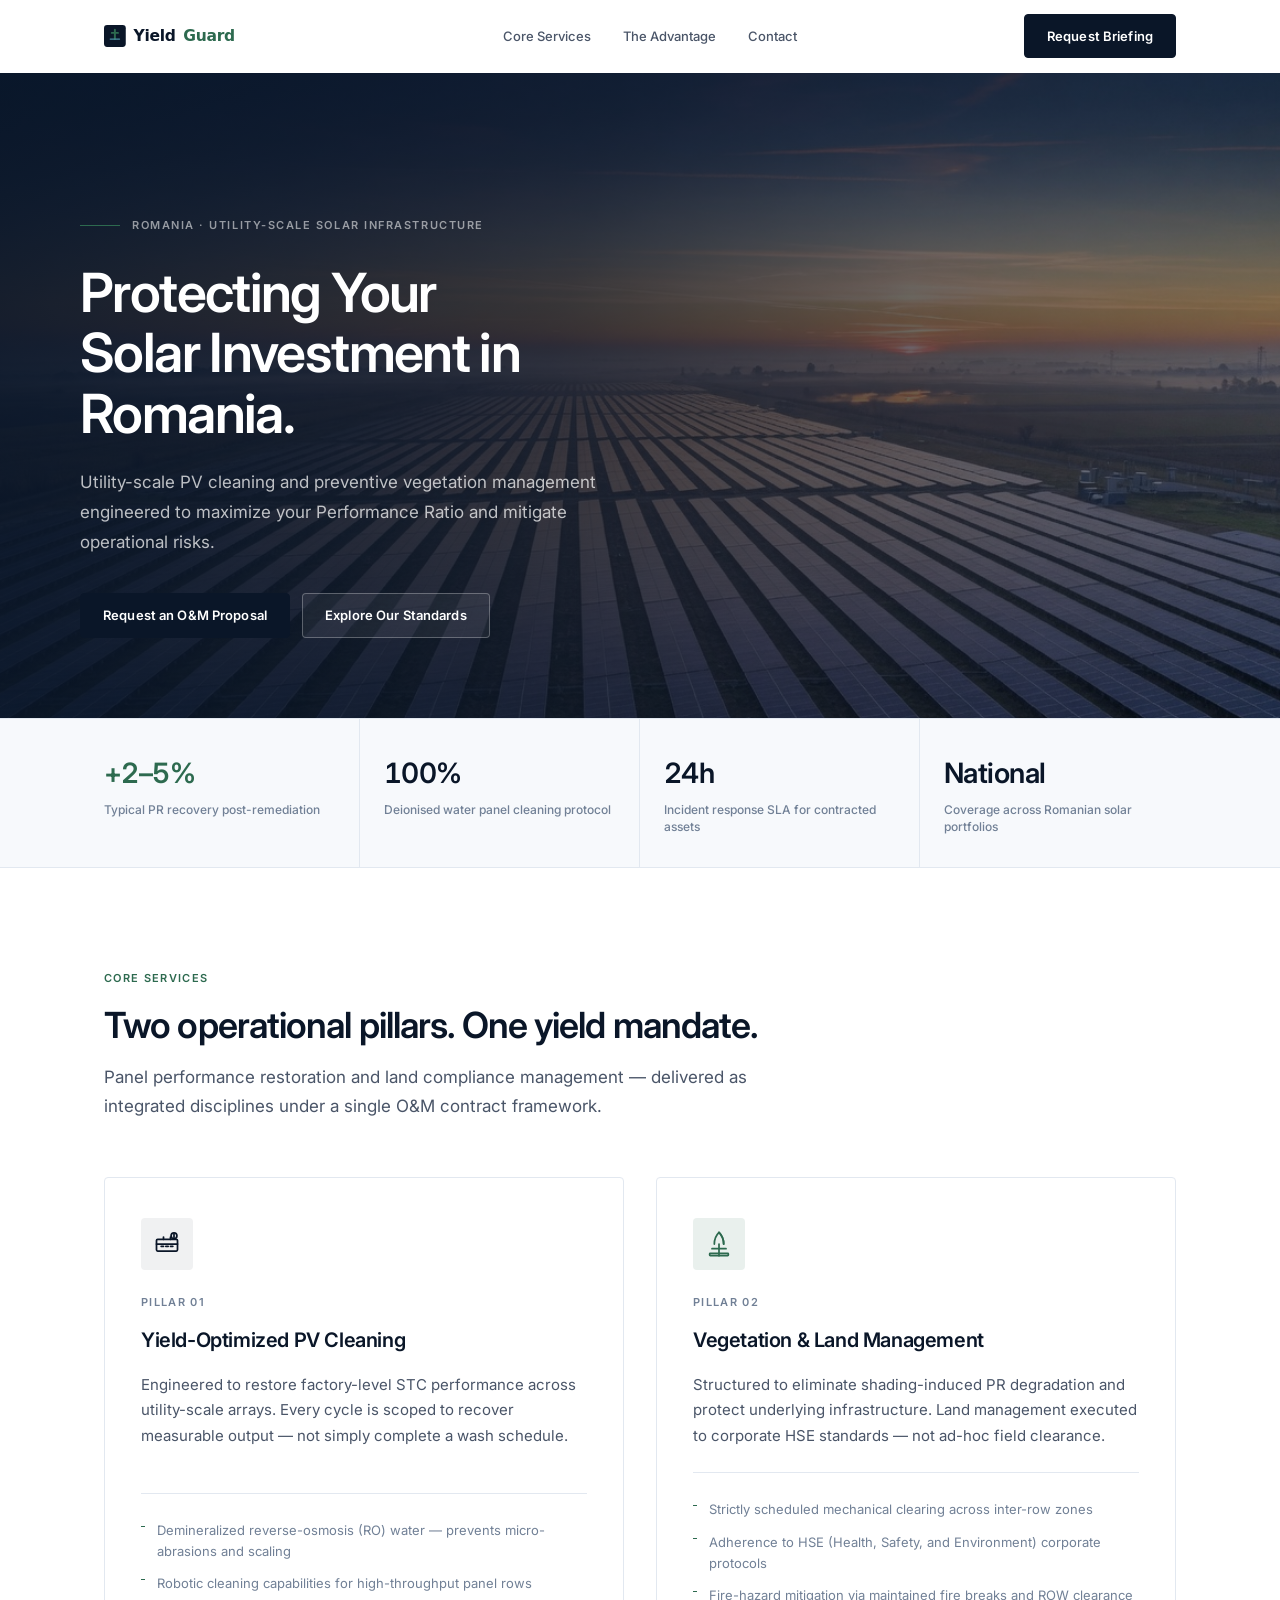
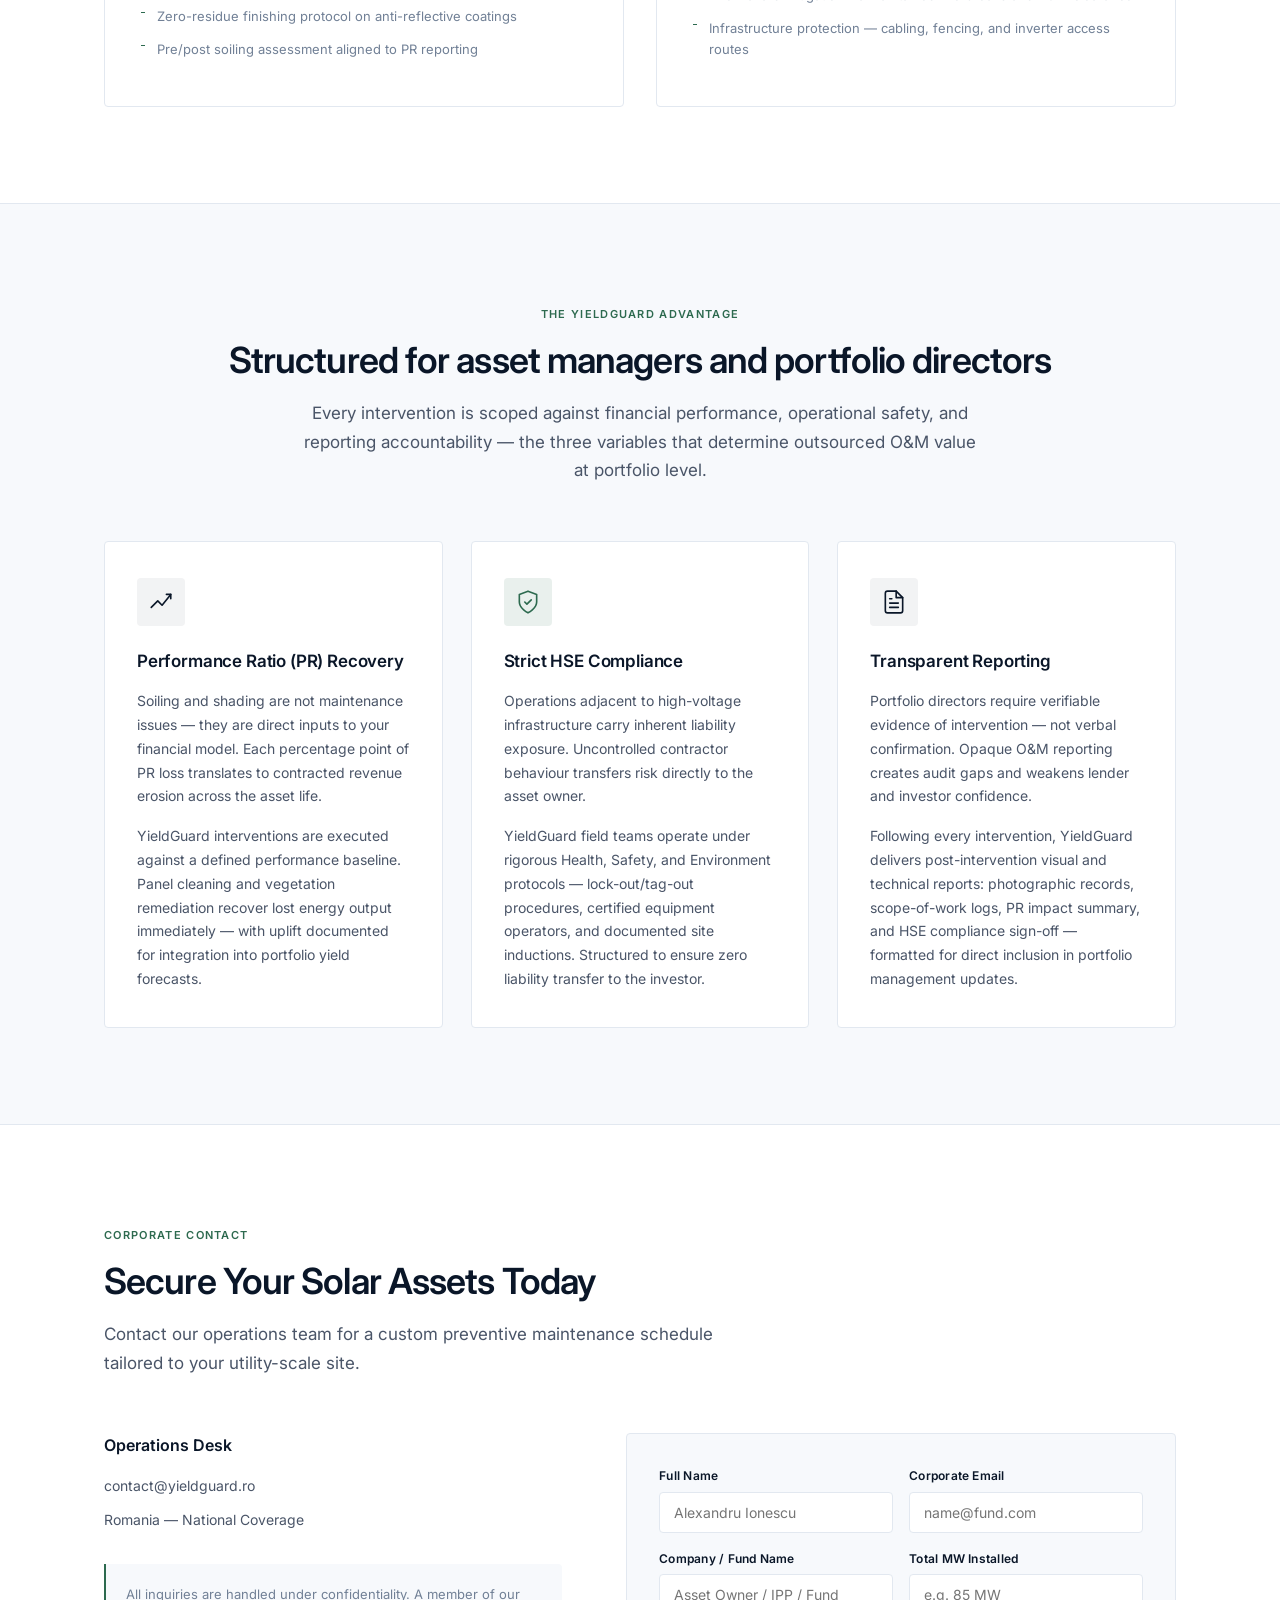
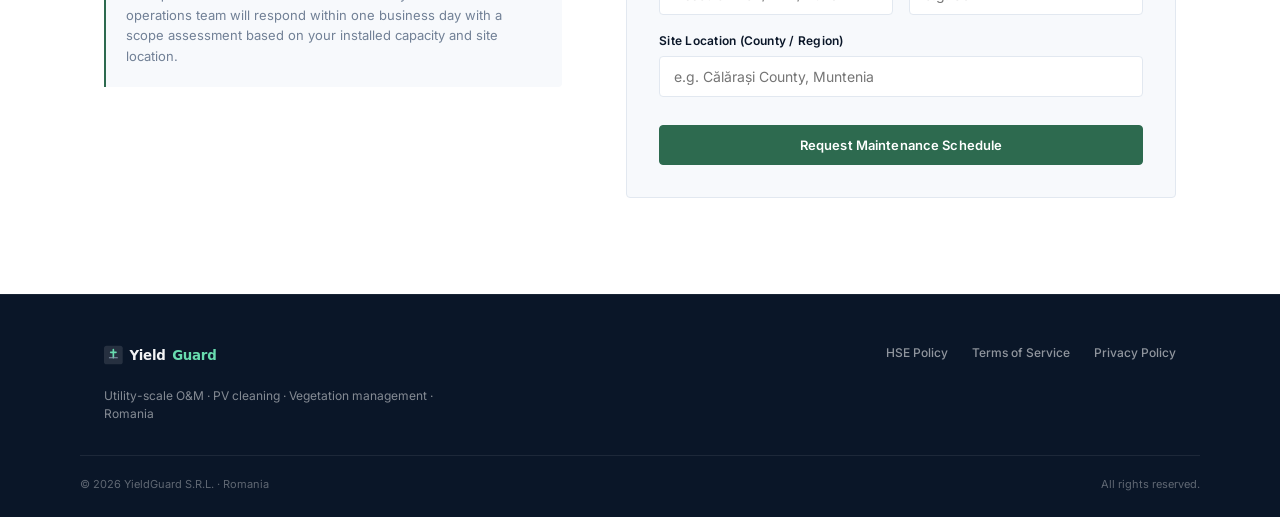
==== index.html @ f652a220 "Initial commit: YieldGuard corporate website" ====
<!DOCTYPE html>
<html lang="en">
<head>
  <meta charset="UTF-8">
  <meta name="viewport" content="width=device-width, initial-scale=1.0">
  <meta name="description" content="YieldGuard provides premium O&M, utility-scale PV panel cleaning, and vegetation management for solar parks in Romania. Performance Ratio recovery and asset yield protection for institutional investors.">
  <meta name="robots" content="index, follow">
  <title>YieldGuard | Utility-Scale Solar O&amp;M — Romania</title>
  <meta property="og:type" content="website">
  <meta property="og:title" content="YieldGuard | Utility-Scale Solar O&amp;M">
  <meta property="og:description" content="Premium operations and maintenance for utility-scale solar assets. PR recovery, vegetation compliance, and yield protection.">
  <meta property="og:image" content="assets/hero-solar-park.jpg">
  <meta property="og:locale" content="en_US">
  <link rel="icon" href="assets/logo-icon.svg" type="image/svg+xml">
  <link rel="preload" as="image" href="assets/hero-solar-park.jpg">
  <script type="application/ld+json">
  {
    "@context": "https://schema.org",
    "@type": "ProfessionalService",
    "name": "YieldGuard",
    "description": "Premium O&M, PV panel cleaning, and vegetation management for utility-scale solar parks in Romania",
    "areaServed": "RO",
    "serviceType": ["Solar O&M", "PV Panel Cleaning", "Vegetation Management"]
  }
  </script>
  <link rel="preconnect" href="https://fonts.googleapis.com">
  <link rel="preconnect" href="https://fonts.gstatic.com" crossorigin>
  <link href="https://fonts.googleapis.com/css2?family=Inter:wght@400;500;600;700&display=swap" rel="stylesheet">
  <link rel="stylesheet" href="styles.css">
</head>
<body>

  <header id="header" class="header">
    <div class="container">
      <nav class="nav">
        <a href="#" class="nav-logo" aria-label="YieldGuard home">
          <img src="assets/logo.svg" alt="YieldGuard">
        </a>

        <ul class="nav-links">
          <li><a href="#services">Core Services</a></li>
          <li><a href="#advantage">The Advantage</a></li>
          <li><a href="#contact">Contact</a></li>
        </ul>

        <div class="nav-actions">
          <a href="#contact" class="btn btn-primary">Request Briefing</a>
          <button id="nav-toggle" class="nav-toggle" aria-label="Open menu" aria-expanded="false">
            <span></span><span></span><span></span>
          </button>
        </div>
      </nav>
    </div>

    <div id="mobile-menu" class="mobile-menu">
      <a href="#services" class="mobile-link">Core Services</a>
      <a href="#advantage" class="mobile-link">The Advantage</a>
      <a href="#contact" class="mobile-link">Contact</a>
    </div>
  </header>

  <main>

    <!-- HERO -->
    <section class="hero">
      <div class="hero-visual" aria-hidden="true">
        <img src="assets/hero-solar-park.jpg" alt="" fetchpriority="high">
        <div class="hero-visual-overlay"></div>
      </div>

      <div class="container hero-grid">
        <div class="hero-content">
          <div class="hero-eyebrow">
            <span class="hero-eyebrow-line"></span>
            <span>Romania · Utility-Scale Solar Infrastructure</span>
          </div>

          <h1>Protecting Your Solar Investment in Romania.</h1>

          <p class="hero-desc">
            Utility-scale PV cleaning and preventive vegetation management engineered to maximize your Performance Ratio and mitigate operational risks.
          </p>

          <div class="hero-actions">
            <a href="#contact" class="btn btn-primary">Request an O&amp;M Proposal</a>
            <a href="#services" class="btn btn-outline btn-outline-light">Explore Our Standards</a>
          </div>
        </div>
      </div>

      <div class="hero-metrics">
        <div class="container hero-metrics-inner">
          <div class="metric">
            <div class="metric-value green">+2–5%</div>
            <div class="metric-label">Typical PR recovery post-remediation</div>
          </div>
          <div class="metric">
            <div class="metric-value">100%</div>
            <div class="metric-label">Deionised water panel cleaning protocol</div>
          </div>
          <div class="metric">
            <div class="metric-value">24h</div>
            <div class="metric-label">Incident response SLA for contracted assets</div>
          </div>
          <div class="metric">
            <div class="metric-value">National</div>
            <div class="metric-label">Coverage across Romanian solar portfolios</div>
          </div>
        </div>
      </div>
    </section>

    <!-- CORE SERVICES -->
    <section id="services" class="services">
      <div class="container">
        <header class="section-header">
          <span class="eyebrow">Core Services</span>
          <h2 class="section-title">Two operational pillars. One yield mandate.</h2>
          <p class="section-lead">
            Panel performance restoration and land compliance management — delivered as integrated disciplines under a single O&amp;M contract framework.
          </p>
        </header>

        <div class="pillar-grid-services">
          <article class="pillar-card">
            <div class="pillar-icon pillar-icon--navy" aria-hidden="true">
              <svg width="28" height="28" viewBox="0 0 24 24" fill="none" stroke="currentColor" stroke-width="1.5" stroke-linecap="round" stroke-linejoin="round">
                <rect x="3" y="8" width="18" height="10" rx="1"/>
                <path d="M3 12h18M9 8V6M15 8V6"/>
                <path d="M7 14h2M11 14h2M15 14h2"/>
                <circle cx="18" cy="5" r="2.5"/>
                <path d="M18 3.5v3"/>
              </svg>
            </div>
            <div class="pillar-index">Pillar 01</div>
            <h3>Yield-Optimized PV Cleaning</h3>
            <p>
              Engineered to restore factory-level STC performance across utility-scale arrays. Every cycle is scoped to recover measurable output — not simply complete a wash schedule.
            </p>
            <ul class="service-list">
              <li>Demineralized reverse-osmosis (RO) water — prevents micro-abrasions and scaling</li>
              <li>Robotic cleaning capabilities for high-throughput panel rows</li>
              <li>Zero-residue finishing protocol on anti-reflective coatings</li>
              <li>Pre/post soiling assessment aligned to PR reporting</li>
            </ul>
          </article>

          <article class="pillar-card">
            <div class="pillar-icon pillar-icon--forest" aria-hidden="true">
              <svg width="28" height="28" viewBox="0 0 24 24" fill="none" stroke="currentColor" stroke-width="1.5" stroke-linecap="round" stroke-linejoin="round">
                <path d="M12 22V12"/>
                <path d="M8 12c0-4 2-8 4-10 2 2 4 6 4 10"/>
                <path d="M16 12c0-4-2-8-4-10"/>
                <rect x="4" y="20" width="16" height="2" rx="0.5"/>
                <path d="M6 16h12"/>
              </svg>
            </div>
            <div class="pillar-index">Pillar 02</div>
            <h3>Vegetation &amp; Land Management</h3>
            <p>
              Structured to eliminate shading-induced PR degradation and protect underlying infrastructure. Land management executed to corporate HSE standards — not ad-hoc field clearance.
            </p>
            <ul class="service-list">
              <li>Strictly scheduled mechanical clearing across inter-row zones</li>
              <li>Adherence to HSE (Health, Safety, and Environment) corporate protocols</li>
              <li>Fire-hazard mitigation via maintained fire breaks and ROW clearance</li>
              <li>Infrastructure protection — cabling, fencing, and inverter access routes</li>
            </ul>
          </article>
        </div>
      </div>
    </section>

    <!-- THE YIELDGUARD ADVANTAGE -->
    <section id="advantage" class="advantage">
      <div class="container">
        <header class="section-header center">
          <span class="eyebrow">The YieldGuard Advantage</span>
          <h2 class="section-title">Structured for asset managers and portfolio directors</h2>
          <p class="section-lead">
            Every intervention is scoped against financial performance, operational safety, and reporting accountability — the three variables that determine outsourced O&amp;M value at portfolio level.
          </p>
        </header>

        <div class="advantage-grid">
          <article class="advantage-card">
            <div class="advantage-icon" aria-hidden="true">
              <svg width="26" height="26" viewBox="0 0 24 24" fill="none" stroke="currentColor" stroke-width="1.5" stroke-linecap="round" stroke-linejoin="round">
                <path d="M3 17l6-6 4 4 8-10"/>
                <path d="M17 5h4v4"/>
              </svg>
            </div>
            <h3>Performance Ratio (PR) Recovery</h3>
            <p>
              Soiling and shading are not maintenance issues — they are direct inputs to your financial model. Each percentage point of PR loss translates to contracted revenue erosion across the asset life.
            </p>
            <p>
              YieldGuard interventions are executed against a defined performance baseline. Panel cleaning and vegetation remediation recover lost energy output immediately — with uplift documented for integration into portfolio yield forecasts.
            </p>
          </article>

          <article class="advantage-card">
            <div class="advantage-icon" aria-hidden="true">
              <svg width="26" height="26" viewBox="0 0 24 24" fill="none" stroke="currentColor" stroke-width="1.5" stroke-linecap="round" stroke-linejoin="round">
                <path d="M12 22s8-4 8-10V5l-8-3-8 3v7c0 6 8 10 8 10z"/>
                <path d="M9 12l2 2 4-4"/>
              </svg>
            </div>
            <h3>Strict HSE Compliance</h3>
            <p>
              Operations adjacent to high-voltage infrastructure carry inherent liability exposure. Uncontrolled contractor behaviour transfers risk directly to the asset owner.
            </p>
            <p>
              YieldGuard field teams operate under rigorous Health, Safety, and Environment protocols — lock-out/tag-out procedures, certified equipment operators, and documented site inductions. Structured to ensure zero liability transfer to the investor.
            </p>
          </article>

          <article class="advantage-card">
            <div class="advantage-icon" aria-hidden="true">
              <svg width="26" height="26" viewBox="0 0 24 24" fill="none" stroke="currentColor" stroke-width="1.5" stroke-linecap="round" stroke-linejoin="round">
                <path d="M14 2H6a2 2 0 00-2 2v16a2 2 0 002 2h12a2 2 0 002-2V8z"/>
                <path d="M14 2v6h6M8 13h8M8 17h8M8 9h2"/>
              </svg>
            </div>
            <h3>Transparent Reporting</h3>
            <p>
              Portfolio directors require verifiable evidence of intervention — not verbal confirmation. Opaque O&amp;M reporting creates audit gaps and weakens lender and investor confidence.
            </p>
            <p>
              Following every intervention, YieldGuard delivers post-intervention visual and technical reports: photographic records, scope-of-work logs, PR impact summary, and HSE compliance sign-off — formatted for direct inclusion in portfolio management updates.
            </p>
          </article>
        </div>
      </div>
    </section>

    <!-- CORPORATE CONTACT -->
    <section id="contact" class="contact">
      <div class="container">
        <header class="section-header">
          <span class="eyebrow">Corporate Contact</span>
          <h2 class="section-title">Secure Your Solar Assets Today</h2>
          <p class="section-lead">
            Contact our operations team for a custom preventive maintenance schedule tailored to your utility-scale site.
          </p>
        </header>

        <div class="contact-grid">
          <div class="contact-info">
            <h3>Operations Desk</h3>
            <div class="contact-detail">
              <a href="mailto:contact@yieldguard.ro">contact@yieldguard.ro</a>
              <span>Romania — National Coverage</span>
            </div>

            <div class="contact-note">
              All inquiries are handled under confidentiality. A member of our operations team will respond within one business day with a scope assessment based on your installed capacity and site location.
            </div>
          </div>

          <form id="contact-form" class="contact-form" novalidate>
            <input type="text" name="_honey" class="hp" tabindex="-1" autocomplete="off">

            <div class="form-row two-col">
              <div class="form-group">
                <label for="name">Full Name</label>
                <input type="text" id="name" name="name" required placeholder="Alexandru Ionescu" autocomplete="name">
              </div>
              <div class="form-group">
                <label for="email">Corporate Email</label>
                <input type="email" id="email" name="email" required placeholder="name@fund.com" autocomplete="email">
              </div>
            </div>

            <div class="form-row two-col">
              <div class="form-group">
                <label for="company">Company / Fund Name</label>
                <input type="text" id="company" name="company" required placeholder="Asset Owner / IPP / Fund">
              </div>
              <div class="form-group">
                <label for="mw">Total MW Installed</label>
                <input type="text" id="mw" name="mw" required placeholder="e.g. 85 MW" inputmode="decimal">
              </div>
            </div>

            <div class="form-group form-group--last">
              <label for="location">Site Location (County / Region)</label>
              <input type="text" id="location" name="location" required placeholder="e.g. Călărași County, Muntenia">
            </div>

            <button type="submit" id="submit-btn" class="btn btn-forest form-submit">
              <span class="btn-text">Request Maintenance Schedule</span>
              <span class="btn-loading hidden">Processing...</span>
            </button>
            <p id="form-error" class="form-error hidden"></p>
          </form>
        </div>
      </div>
    </section>

  </main>

  <footer class="footer">
    <div class="container footer-main">
      <div class="footer-brand">
        <img src="assets/logo-light.svg" alt="YieldGuard">
        <p>Utility-scale O&amp;M · PV cleaning · Vegetation management · Romania</p>
      </div>
      <nav class="footer-legal" aria-label="Legal">
        <a href="#">HSE Policy</a>
        <a href="#">Terms of Service</a>
        <a href="#">Privacy Policy</a>
      </nav>
    </div>
    <div class="container footer-bottom">
      <p>&copy; 2026 YieldGuard S.R.L. · Romania</p>
      <p>All rights reserved.</p>
    </div>
  </footer>

  <div id="success-modal" class="modal-overlay hidden">
    <div class="modal">
      <div class="modal-icon">&#10003;</div>
      <h3>Inquiry received</h3>
      <p>A technical representative will contact you within one business day.</p>
      <button id="modal-close" class="btn btn-primary">Close</button>
    </div>
  </div>

  <script src="script.js"></script>
</body>
</html>
---- styles.css ----
:root {
  --navy: #0A1628;
  --navy-mid: #152238;
  --forest: #2D6A4F;
  --forest-dark: #1B4332;
  --slate: #4A5568;
  --muted: #718096;
  --border: #E2E8F0;
  --surface: #F7F9FC;
  --white: #FFFFFF;
  --accent-line: #4A90A4;
}

*, *::before, *::after { box-sizing: border-box; }

html { scroll-behavior: smooth; }

body {
  margin: 0;
  font-family: 'Inter', 'Helvetica Neue', system-ui, sans-serif;
  font-size: 16px;
  line-height: 1.6;
  color: var(--navy);
  background: var(--white);
  -webkit-font-smoothing: antialiased;
}

.hp { position: absolute; left: -9999px; opacity: 0; height: 0; width: 0; }
.hidden { display: none !important; }

.container {
  max-width: 1120px;
  margin: 0 auto;
  padding: 0 1.5rem;
}

/* Header */
.header {
  position: sticky;
  top: 0;
  z-index: 100;
  background: rgba(255,255,255,0.97);
  backdrop-filter: blur(12px);
  border-bottom: 1px solid transparent;
  transition: border-color 0.2s, box-shadow 0.2s;
}

.header.scrolled {
  border-bottom-color: var(--border);
  box-shadow: 0 1px 0 rgba(10,22,40,0.04);
}

.nav {
  display: flex;
  align-items: center;
  justify-content: space-between;
  min-height: 4.5rem;
  gap: 1.5rem;
}

.nav-logo img { height: 1.75rem; width: auto; display: block; }

.nav-links {
  display: none;
  list-style: none;
  margin: 0;
  padding: 0;
  gap: 0.25rem;
}

.nav-links a {
  display: block;
  padding: 0.5rem 0.875rem;
  font-size: 0.8125rem;
  font-weight: 500;
  color: var(--slate);
  text-decoration: none;
  border-radius: 4px;
  transition: color 0.15s, background 0.15s;
}

.nav-links a:hover { color: var(--navy); background: var(--surface); }

.nav-actions {
  display: flex;
  align-items: center;
  gap: 0.75rem;
}

.nav-toggle {
  display: flex;
  flex-direction: column;
  gap: 5px;
  padding: 0.5rem;
  background: none;
  border: none;
  cursor: pointer;
}

.nav-toggle span {
  display: block;
  width: 20px;
  height: 1.5px;
  background: var(--navy);
  border-radius: 1px;
}

.mobile-menu {
  display: none;
  border-top: 1px solid var(--border);
  padding: 1rem 1.5rem 1.25rem;
  background: var(--white);
}

.mobile-menu.open { display: block; }

.mobile-menu a {
  display: block;
  padding: 0.75rem 0;
  font-size: 0.875rem;
  font-weight: 500;
  color: var(--slate);
  text-decoration: none;
  border-bottom: 1px solid var(--border);
}

.mobile-menu a:last-child { border-bottom: none; }

/* Buttons */
.btn {
  display: inline-flex;
  align-items: center;
  justify-content: center;
  gap: 0.5rem;
  padding: 0.6875rem 1.375rem;
  font-family: inherit;
  font-size: 0.8125rem;
  font-weight: 600;
  letter-spacing: 0.01em;
  text-decoration: none;
  border-radius: 4px;
  border: 1px solid transparent;
  cursor: pointer;
  transition: background 0.15s, border-color 0.15s, color 0.15s;
}

.btn-primary {
  background: var(--navy);
  color: var(--white);
  border-color: var(--navy);
}

.btn-primary:hover { background: var(--navy-mid); }

.btn-outline {
  background: transparent;
  color: var(--navy);
  border-color: var(--border);
}

.btn-outline:hover { border-color: var(--navy); }

.btn-outline-light {
  color: var(--white);
  border-color: rgba(255, 255, 255, 0.28);
  background: rgba(255, 255, 255, 0.06);
}

.btn-outline-light:hover {
  border-color: rgba(255, 255, 255, 0.55);
  background: rgba(255, 255, 255, 0.1);
}

.btn-forest {
  background: var(--forest);
  color: var(--white);
  border-color: var(--forest);
}

.btn-forest:hover { background: var(--forest-dark); }

/* Section labels */
.eyebrow {
  display: inline-block;
  font-size: 0.6875rem;
  font-weight: 600;
  letter-spacing: 0.12em;
  text-transform: uppercase;
  color: var(--forest);
  margin-bottom: 1rem;
}

.section-title {
  font-size: clamp(1.75rem, 3.5vw, 2.25rem);
  font-weight: 600;
  letter-spacing: -0.025em;
  line-height: 1.2;
  color: var(--navy);
  margin: 0 0 1rem;
}

.section-lead {
  font-size: 1.0625rem;
  line-height: 1.7;
  color: var(--slate);
  max-width: 42rem;
  margin: 0;
}

.section-header { margin-bottom: 3.5rem; }
.section-header.center { text-align: center; }
.section-header.center .section-lead { margin: 0 auto; }

/* Hero */
.hero {
  position: relative;
  border-bottom: 1px solid var(--border);
  min-height: 88vh;
  display: flex;
  flex-direction: column;
  justify-content: flex-end;
  overflow: hidden;
}

.hero-visual {
  position: absolute;
  inset: 0;
  z-index: 0;
}

.hero-visual img {
  width: 100%;
  height: 100%;
  object-fit: cover;
  object-position: center 40%;
}

.hero-visual-overlay {
  position: absolute;
  inset: 0;
  background: linear-gradient(
    105deg,
    rgba(10, 22, 40, 0.92) 0%,
    rgba(10, 22, 40, 0.78) 42%,
    rgba(10, 22, 40, 0.35) 100%
  );
}

.hero-grid {
  position: relative;
  z-index: 1;
  display: grid;
  gap: 3rem;
  align-items: end;
  padding: 8rem 0 4.5rem;
  width: 100%;
}

.hero-content {
  max-width: 40rem;
}

.hero-eyebrow {
  display: flex;
  align-items: center;
  gap: 0.75rem;
  margin-bottom: 1.75rem;
}

.hero-eyebrow-line {
  width: 2.5rem;
  height: 1px;
  background: var(--forest);
}

.hero-eyebrow span {
  font-size: 0.6875rem;
  font-weight: 600;
  letter-spacing: 0.14em;
  text-transform: uppercase;
  color: rgba(255, 255, 255, 0.55);
}

.hero-eyebrow-line { background: var(--forest); }

.hero h1 {
  font-size: clamp(2.25rem, 5vw, 3.375rem);
  font-weight: 600;
  letter-spacing: -0.03em;
  line-height: 1.12;
  color: var(--white);
  margin: 0 0 1.5rem;
  max-width: 16ch;
}

.hero-desc {
  font-size: 1.0625rem;
  line-height: 1.75;
  color: rgba(255, 255, 255, 0.72);
  max-width: 34rem;
  margin: 0 0 2.25rem;
}

.hero-actions { display: flex; flex-wrap: wrap; gap: 0.75rem; }

.hero-metrics {
  position: relative;
  z-index: 1;
  border-top: 1px solid var(--border);
  background: var(--surface);
}

.hero-metrics-inner {
  display: grid;
  grid-template-columns: repeat(2, 1fr);
  padding: 0;
}

.metric {
  padding: 2rem 1.5rem;
  border-right: 1px solid var(--border);
  border-bottom: 1px solid var(--border);
}

.metric:nth-child(2n) { border-right: none; }
.metric:nth-last-child(-n+2) { border-bottom: none; }

.metric-value {
  font-size: 1.75rem;
  font-weight: 600;
  letter-spacing: -0.02em;
  color: var(--navy);
  font-variant-numeric: tabular-nums;
  margin-bottom: 0.375rem;
}

.metric-value.green { color: var(--forest); }

.metric-label {
  font-size: 0.75rem;
  font-weight: 500;
  color: var(--muted);
  line-height: 1.4;
}

/* Services */
.services {
  padding: 6rem 0;
  background: var(--white);
}

.pillar-grid-services {
  display: grid;
  gap: 1.5rem;
}

.pillar-card {
  background: var(--white);
  border: 1px solid var(--border);
  border-radius: 4px;
  padding: 2.5rem 2.25rem;
  display: flex;
  flex-direction: column;
  transition: border-color 0.2s, box-shadow 0.2s;
}

.pillar-card:hover {
  border-color: rgba(45, 106, 79, 0.28);
  box-shadow: 0 8px 32px rgba(10, 22, 40, 0.06);
}

.pillar-icon {
  width: 3.25rem;
  height: 3.25rem;
  display: grid;
  place-items: center;
  border-radius: 4px;
  margin-bottom: 1.5rem;
}

.pillar-icon--navy {
  background: rgba(10, 22, 40, 0.06);
  color: var(--navy);
}

.pillar-icon--forest {
  background: rgba(45, 106, 79, 0.1);
  color: var(--forest);
}

.pillar-index {
  font-size: 0.6875rem;
  font-weight: 600;
  letter-spacing: 0.12em;
  text-transform: uppercase;
  color: var(--muted);
  margin-bottom: 0.75rem;
}

.pillar-card h3 {
  font-size: 1.25rem;
  font-weight: 600;
  letter-spacing: -0.02em;
  color: var(--navy);
  margin: 0 0 1rem;
}

.pillar-card p {
  font-size: 0.9375rem;
  line-height: 1.7;
  color: var(--slate);
  margin: 0 0 1.5rem;
  flex: 1;
}

.service-list {
  list-style: none;
  margin: 0;
  padding: 0;
  border-top: 1px solid var(--border);
  padding-top: 1.25rem;
}

.service-list li {
  font-size: 0.8125rem;
  color: var(--muted);
  padding: 0.375rem 0;
  padding-left: 1rem;
  position: relative;
}

.service-list li::before {
  content: '';
  position: absolute;
  left: 0;
  top: 0.75rem;
  width: 4px;
  height: 1px;
  background: var(--forest);
}

/* Advantage */
.advantage {
  padding: 6rem 0;
  background: var(--surface);
  border-top: 1px solid var(--border);
  border-bottom: 1px solid var(--border);
}

.advantage-grid {
  display: grid;
  gap: 1.5rem;
}

.advantage-card {
  background: var(--white);
  border: 1px solid var(--border);
  border-radius: 4px;
  padding: 2.25rem 2rem;
  display: flex;
  flex-direction: column;
  transition: border-color 0.2s, box-shadow 0.2s;
}

.advantage-card:hover {
  border-color: rgba(10, 22, 40, 0.14);
  box-shadow: 0 8px 32px rgba(10, 22, 40, 0.05);
}

.advantage-icon {
  width: 3rem;
  height: 3rem;
  display: grid;
  place-items: center;
  border-radius: 4px;
  background: rgba(10, 22, 40, 0.05);
  color: var(--navy);
  margin-bottom: 1.5rem;
}

.advantage-card:nth-child(2) .advantage-icon {
  background: rgba(45, 106, 79, 0.1);
  color: var(--forest);
}

.advantage-card h3 {
  font-size: 1.0625rem;
  font-weight: 600;
  letter-spacing: -0.01em;
  color: var(--navy);
  margin: 0 0 1rem;
  line-height: 1.35;
}

.advantage-card p {
  font-size: 0.875rem;
  line-height: 1.7;
  color: var(--slate);
  margin: 0 0 1rem;
}

.advantage-card p:last-child {
  margin-bottom: 0;
  flex: 1;
}

/* Contact */
.contact {
  padding: 6rem 0;
  background: var(--white);
}

.contact-grid {
  display: grid;
  gap: 4rem;
  align-items: start;
}

.contact-info h3 {
  font-size: 1rem;
  font-weight: 600;
  color: var(--navy);
  margin: 0 0 1rem;
}

.contact-detail {
  display: flex;
  flex-direction: column;
  gap: 0.75rem;
  margin-bottom: 2rem;
}

.contact-detail a,
.contact-detail span {
  font-size: 0.875rem;
  color: var(--slate);
  text-decoration: none;
}

.contact-detail a:hover { color: var(--forest); }

.contact-note {
  font-size: 0.8125rem;
  line-height: 1.6;
  color: var(--muted);
  padding: 1.25rem;
  background: var(--surface);
  border-left: 2px solid var(--forest);
  border-radius: 0 4px 4px 0;
}

.contact-form {
  background: var(--surface);
  border: 1px solid var(--border);
  border-radius: 4px;
  padding: 2rem;
}

.form-row {
  display: grid;
  gap: 1rem;
  margin-bottom: 1rem;
}

.form-group label {
  display: block;
  font-size: 0.75rem;
  font-weight: 600;
  color: var(--navy);
  margin-bottom: 0.375rem;
  letter-spacing: 0.02em;
}

.form-group input,
.form-group select,
.form-group textarea {
  width: 100%;
  padding: 0.6875rem 0.875rem;
  font-family: inherit;
  font-size: 0.875rem;
  color: var(--navy);
  background: var(--white);
  border: 1px solid var(--border);
  border-radius: 4px;
  transition: border-color 0.15s;
}

.form-group input:focus,
.form-group select:focus,
.form-group textarea:focus {
  outline: none;
  border-color: var(--navy);
}

.form-group textarea { resize: vertical; min-height: 100px; }

.form-group--last { margin-bottom: 1.25rem; }

.form-submit { width: 100%; margin-top: 0.5rem; }

.form-error {
  margin-top: 0.75rem;
  font-size: 0.8125rem;
  color: #C53030;
  text-align: center;
}

/* Footer */
.footer {
  background: var(--navy);
  color: rgba(255,255,255,0.5);
  padding: 3rem 0 0;
  border-top: 1px solid rgba(255,255,255,0.06);
}

.footer-main {
  display: flex;
  flex-wrap: wrap;
  justify-content: space-between;
  align-items: flex-start;
  gap: 2rem;
  padding-bottom: 2rem;
  border-bottom: 1px solid rgba(255,255,255,0.08);
}

.footer-brand img {
  height: 1.5rem;
  opacity: 0.95;
  margin-bottom: 0.75rem;
}

.footer-brand p {
  font-size: 0.75rem;
  line-height: 1.5;
  margin: 0;
  max-width: 22rem;
}

.footer-legal {
  display: flex;
  flex-wrap: wrap;
  gap: 1.5rem;
}

.footer-legal a {
  font-size: 0.75rem;
  font-weight: 500;
  color: rgba(255,255,255,0.55);
  text-decoration: none;
  transition: color 0.15s;
}

.footer-legal a:hover { color: #6EE7B7; }

.footer-bottom {
  display: flex;
  flex-wrap: wrap;
  justify-content: space-between;
  gap: 0.75rem;
  padding: 1.25rem 0 1.5rem;
}

.footer-bottom p {
  font-size: 0.6875rem;
  margin: 0;
  color: rgba(255,255,255,0.35);
}

/* Modal */
.modal-overlay {
  position: fixed;
  inset: 0;
  z-index: 200;
  background: rgba(10,22,40,0.6);
  backdrop-filter: blur(4px);
  display: grid;
  place-items: center;
  padding: 1.5rem;
}

.modal {
  background: var(--white);
  border-radius: 4px;
  padding: 2.5rem;
  max-width: 24rem;
  width: 100%;
  text-align: center;
  border: 1px solid var(--border);
}

.modal h3 {
  font-size: 1.125rem;
  font-weight: 600;
  color: var(--navy);
  margin: 0 0 0.5rem;
}

.modal p {
  font-size: 0.875rem;
  color: var(--muted);
  margin: 0 0 1.5rem;
}

.modal-icon {
  width: 3rem;
  height: 3rem;
  margin: 0 auto 1.25rem;
  border-radius: 50%;
  background: rgba(45,106,79,0.1);
  color: var(--forest);
  display: grid;
  place-items: center;
  font-size: 1.25rem;
  font-weight: 600;
}

/* Responsive */
@media (min-width: 640px) {
  .form-row.two-col { grid-template-columns: 1fr 1fr; }
  .hero-metrics-inner { grid-template-columns: repeat(4, 1fr); }
  .metric { border-bottom: none; }
  .metric:not(:last-child) { border-right: 1px solid var(--border); }
  .metric:nth-child(2n) { border-right: 1px solid var(--border); }
  .metric:last-child { border-right: none; }
  .advantage-grid { grid-template-columns: repeat(3, 1fr); gap: 1.75rem; }
}

@media (min-width: 768px) {
  .nav-links { display: flex; }
  .nav-toggle { display: none; }
  .pillar-grid-services { grid-template-columns: 1fr 1fr; gap: 2rem; }

  .contact-grid { grid-template-columns: 1fr 1.2fr; }
  .hero-grid { grid-template-columns: 1fr; }
}

@media (min-width: 1024px) {
  .hero-grid { padding: 9rem 0 5rem; }
  .hero h1 { max-width: 14ch; }
}

@media (max-width: 639px) {
  .hero { min-height: 92vh; }
  .hero-visual-overlay {
    background: linear-gradient(
      180deg,
      rgba(10, 22, 40, 0.55) 0%,
      rgba(10, 22, 40, 0.88) 55%,
      rgba(10, 22, 40, 0.94) 100%
    );
  }
}
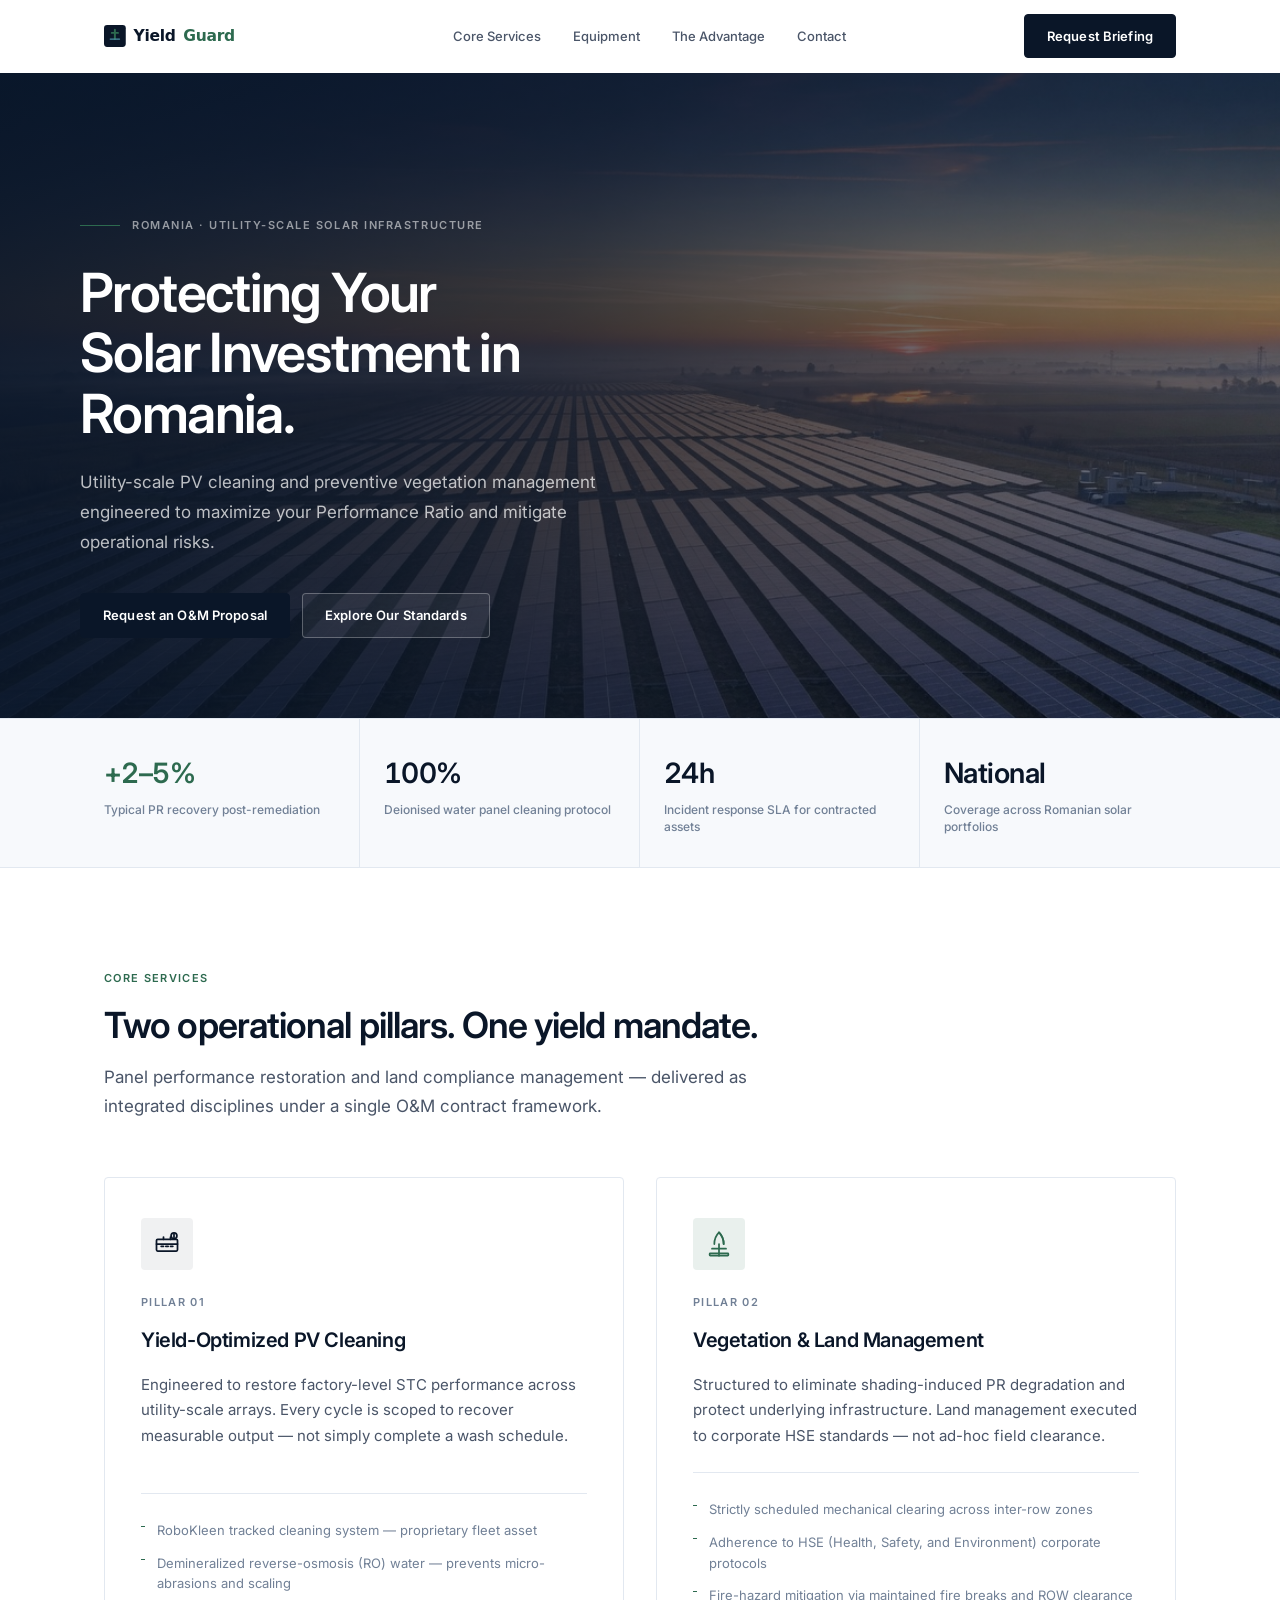
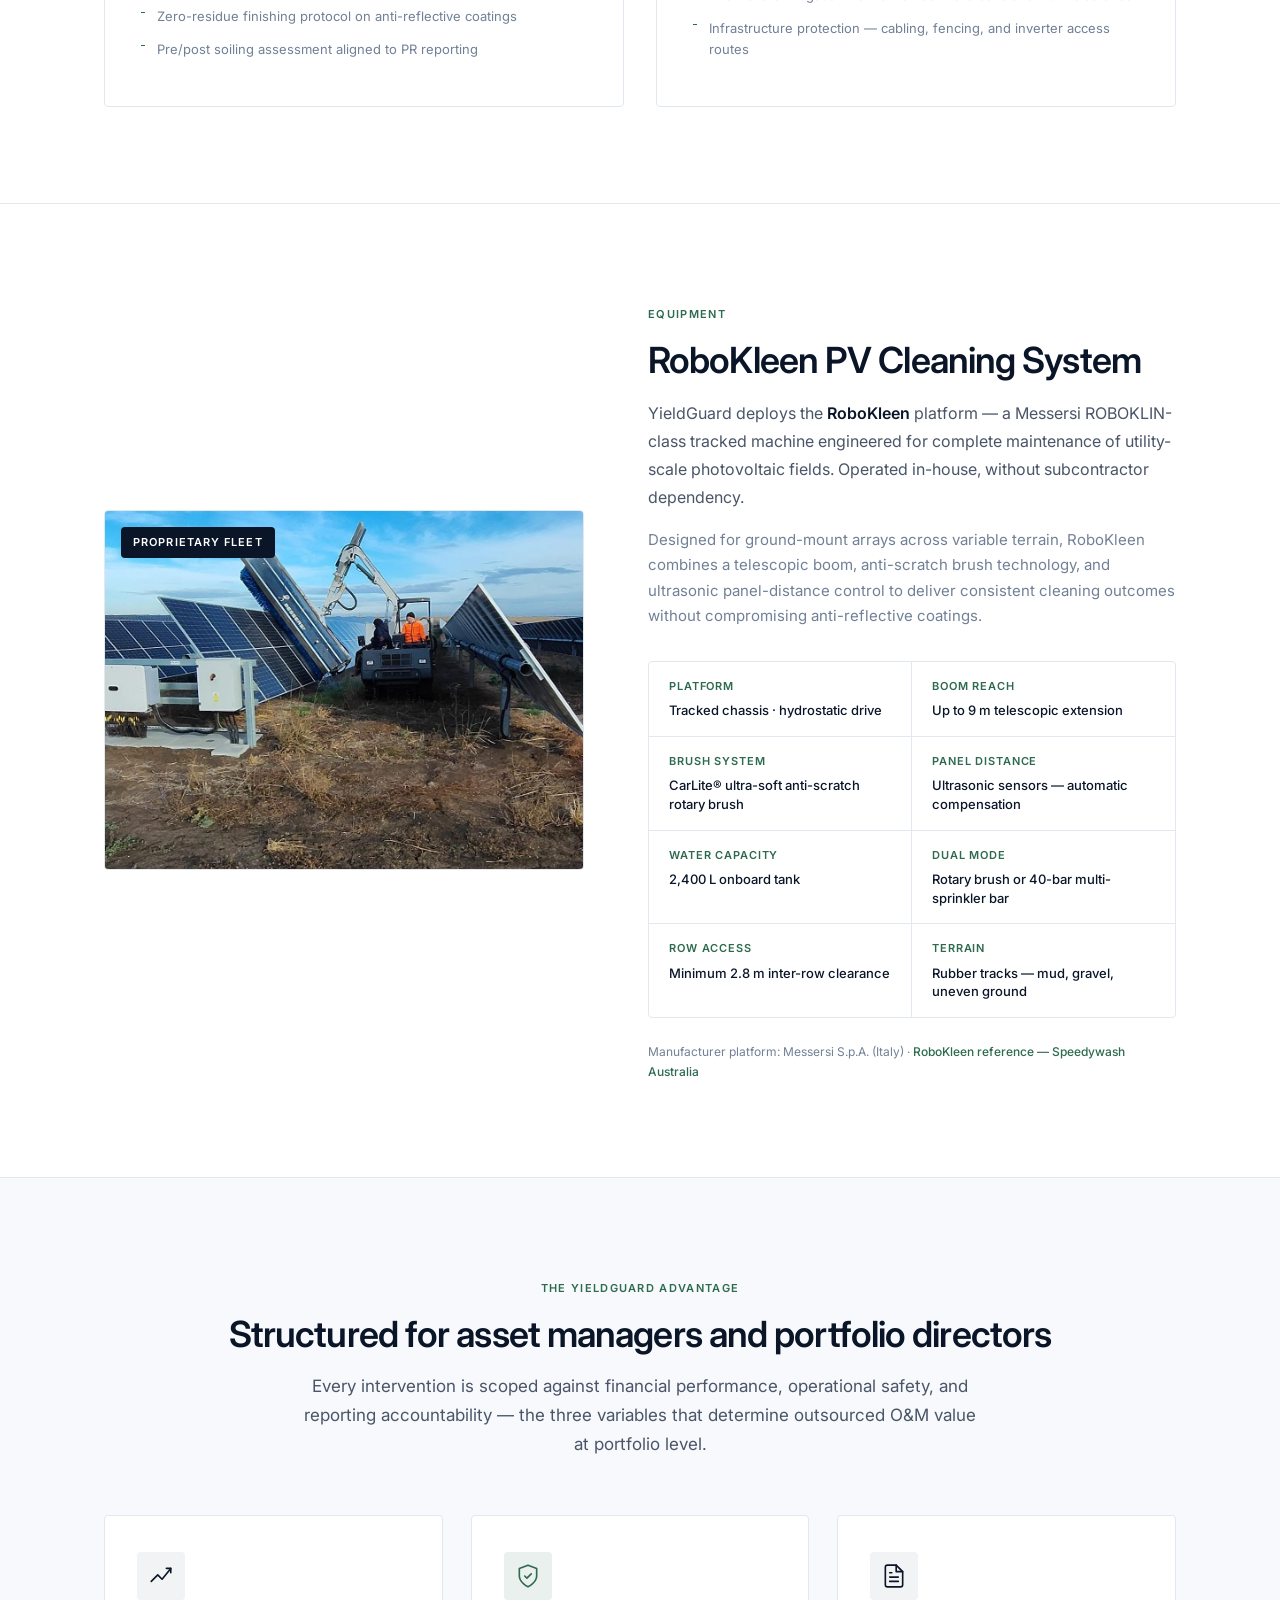
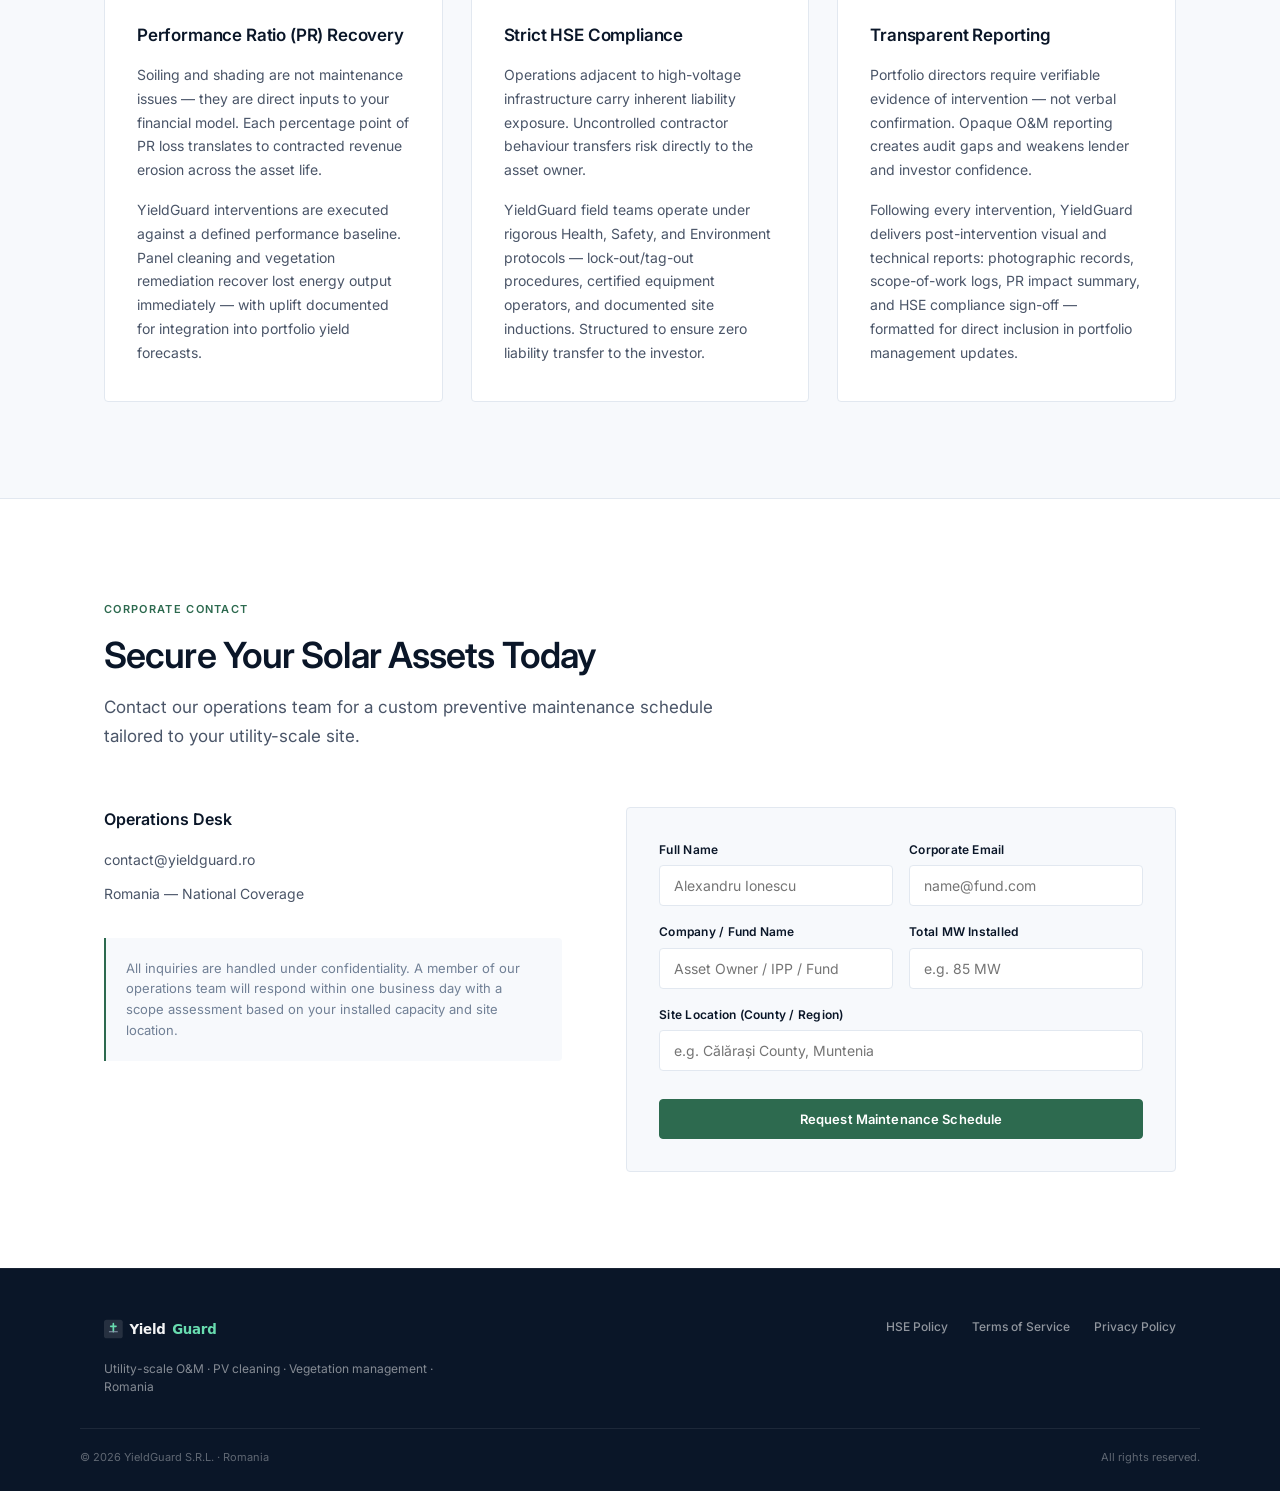
==== commit 714a59b1: "Add RoboKleen equipment section with technical specifications" ====
--- a/index.html
+++ b/index.html
@@ -5,6 +5,7 @@
   <meta name="viewport" content="width=device-width, initial-scale=1.0">
   <meta name="description" content="YieldGuard provides premium O&M, utility-scale PV panel cleaning, and vegetation management for solar parks in Romania. Performance Ratio recovery and asset yield protection for institutional investors.">
   <meta name="robots" content="index, follow">
+  <meta name="google-site-verification" content="1eGIom6_GegQPhn2ajlSgNs8ShX0yP41jqnRndne3G8">
   <title>YieldGuard | Utility-Scale Solar O&amp;M — Romania</title>
   <meta property="og:type" content="website">
   <meta property="og:title" content="YieldGuard | Utility-Scale Solar O&amp;M">
@@ -39,6 +40,7 @@
 
         <ul class="nav-links">
           <li><a href="#services">Core Services</a></li>
+          <li><a href="#equipment">Equipment</a></li>
           <li><a href="#advantage">The Advantage</a></li>
           <li><a href="#contact">Contact</a></li>
         </ul>
@@ -54,6 +56,7 @@
 
     <div id="mobile-menu" class="mobile-menu">
       <a href="#services" class="mobile-link">Core Services</a>
+      <a href="#equipment" class="mobile-link">Equipment</a>
       <a href="#advantage" class="mobile-link">The Advantage</a>
       <a href="#contact" class="mobile-link">Contact</a>
     </div>
@@ -138,8 +141,8 @@
               Engineered to restore factory-level STC performance across utility-scale arrays. Every cycle is scoped to recover measurable output — not simply complete a wash schedule.
             </p>
             <ul class="service-list">
+              <li>RoboKleen tracked cleaning system — proprietary fleet asset</li>
               <li>Demineralized reverse-osmosis (RO) water — prevents micro-abrasions and scaling</li>
-              <li>Robotic cleaning capabilities for high-throughput panel rows</li>
               <li>Zero-residue finishing protocol on anti-reflective coatings</li>
               <li>Pre/post soiling assessment aligned to PR reporting</li>
             </ul>
@@ -167,6 +170,69 @@
               <li>Infrastructure protection — cabling, fencing, and inverter access routes</li>
             </ul>
           </article>
+        </div>
+      </div>
+    </section>
+
+    <!-- EQUIPMENT -->
+    <section id="equipment" class="equipment">
+      <div class="container">
+        <div class="equipment-grid">
+          <div class="equipment-visual">
+            <img src="assets/robokleen.jpg" alt="RoboKleen utility-scale photovoltaic panel cleaning machine" loading="lazy">
+            <div class="equipment-badge">Proprietary Fleet</div>
+          </div>
+
+          <div class="equipment-copy">
+            <span class="eyebrow">Equipment</span>
+            <h2 class="section-title">RoboKleen PV Cleaning System</h2>
+            <p class="equipment-lead">
+              YieldGuard deploys the <strong>RoboKleen</strong> platform — a Messersi ROBOKLIN-class tracked machine engineered for complete maintenance of utility-scale photovoltaic fields. Operated in-house, without subcontractor dependency.
+            </p>
+            <p class="equipment-desc">
+              Designed for ground-mount arrays across variable terrain, RoboKleen combines a telescopic boom, anti-scratch brush technology, and ultrasonic panel-distance control to deliver consistent cleaning outcomes without compromising anti-reflective coatings.
+            </p>
+
+            <div class="spec-grid">
+              <div class="spec-item">
+                <span class="spec-label">Platform</span>
+                <span class="spec-value">Tracked chassis · hydrostatic drive</span>
+              </div>
+              <div class="spec-item">
+                <span class="spec-label">Boom reach</span>
+                <span class="spec-value">Up to 9 m telescopic extension</span>
+              </div>
+              <div class="spec-item">
+                <span class="spec-label">Brush system</span>
+                <span class="spec-value">CarLite® ultra-soft anti-scratch rotary brush</span>
+              </div>
+              <div class="spec-item">
+                <span class="spec-label">Panel distance</span>
+                <span class="spec-value">Ultrasonic sensors — automatic compensation</span>
+              </div>
+              <div class="spec-item">
+                <span class="spec-label">Water capacity</span>
+                <span class="spec-value">2,400 L onboard tank</span>
+              </div>
+              <div class="spec-item">
+                <span class="spec-label">Dual mode</span>
+                <span class="spec-value">Rotary brush or 40-bar multi-sprinkler bar</span>
+              </div>
+              <div class="spec-item">
+                <span class="spec-label">Row access</span>
+                <span class="spec-value">Minimum 2.8 m inter-row clearance</span>
+              </div>
+              <div class="spec-item">
+                <span class="spec-label">Terrain</span>
+                <span class="spec-value">Rubber tracks — mud, gravel, uneven ground</span>
+              </div>
+            </div>
+
+            <p class="equipment-source">
+              Manufacturer platform: Messersi S.p.A. (Italy) ·
+              <a href="https://www.speedywash.com.au/robokleen" target="_blank" rel="noopener noreferrer">RoboKleen reference — Speedywash Australia</a>
+            </p>
+          </div>
         </div>
       </div>
     </section>
--- a/styles.css
+++ b/styles.css
@@ -439,6 +439,115 @@
   background: var(--forest);
 }
 
+/* Equipment */
+.equipment {
+  padding: 6rem 0;
+  background: var(--white);
+  border-top: 1px solid var(--border);
+}
+
+.equipment-grid {
+  display: grid;
+  gap: 3.5rem;
+  align-items: center;
+}
+
+.equipment-visual {
+  position: relative;
+  border-radius: 4px;
+  overflow: hidden;
+  border: 1px solid var(--border);
+  background: var(--surface);
+  aspect-ratio: 4 / 3;
+}
+
+.equipment-visual img {
+  width: 100%;
+  height: 100%;
+  object-fit: cover;
+}
+
+.equipment-badge {
+  position: absolute;
+  top: 1rem;
+  left: 1rem;
+  font-size: 0.6875rem;
+  font-weight: 600;
+  letter-spacing: 0.1em;
+  text-transform: uppercase;
+  color: var(--white);
+  background: var(--navy);
+  padding: 0.4rem 0.75rem;
+  border-radius: 4px;
+}
+
+.equipment-lead {
+  font-size: 1rem;
+  line-height: 1.75;
+  color: var(--slate);
+  margin: 0 0 1rem;
+}
+
+.equipment-lead strong { color: var(--navy); font-weight: 600; }
+
+.equipment-desc {
+  font-size: 0.9375rem;
+  line-height: 1.7;
+  color: var(--muted);
+  margin: 0 0 2rem;
+}
+
+.spec-grid {
+  display: grid;
+  grid-template-columns: 1fr 1fr;
+  gap: 0;
+  border: 1px solid var(--border);
+  border-radius: 4px;
+  overflow: hidden;
+  margin-bottom: 1.5rem;
+}
+
+.spec-item {
+  padding: 1rem 1.25rem;
+  border-bottom: 1px solid var(--border);
+  border-right: 1px solid var(--border);
+}
+
+.spec-item:nth-child(2n) { border-right: none; }
+.spec-item:nth-last-child(-n+2) { border-bottom: none; }
+
+.spec-label {
+  display: block;
+  font-size: 0.6875rem;
+  font-weight: 600;
+  letter-spacing: 0.08em;
+  text-transform: uppercase;
+  color: var(--forest);
+  margin-bottom: 0.35rem;
+}
+
+.spec-value {
+  display: block;
+  font-size: 0.8125rem;
+  line-height: 1.45;
+  color: var(--navy);
+  font-weight: 500;
+}
+
+.equipment-source {
+  font-size: 0.75rem;
+  color: var(--muted);
+  margin: 0;
+}
+
+.equipment-source a {
+  color: var(--forest);
+  text-decoration: none;
+  font-weight: 500;
+}
+
+.equipment-source a:hover { text-decoration: underline; }
+
 /* Advantage */
 .advantage {
   padding: 6rem 0;
@@ -731,6 +840,7 @@
   .pillar-grid-services { grid-template-columns: 1fr 1fr; gap: 2rem; }
 
   .contact-grid { grid-template-columns: 1fr 1.2fr; }
+  .equipment-grid { grid-template-columns: 1fr 1.1fr; gap: 4rem; }
   .hero-grid { grid-template-columns: 1fr; }
 }
 
@@ -740,6 +850,10 @@
 }
 
 @media (max-width: 639px) {
+  .spec-grid { grid-template-columns: 1fr; }
+  .spec-item { border-right: none !important; }
+  .spec-item:last-child { border-bottom: none; }
+
   .hero { min-height: 92vh; }
   .hero-visual-overlay {
     background: linear-gradient(
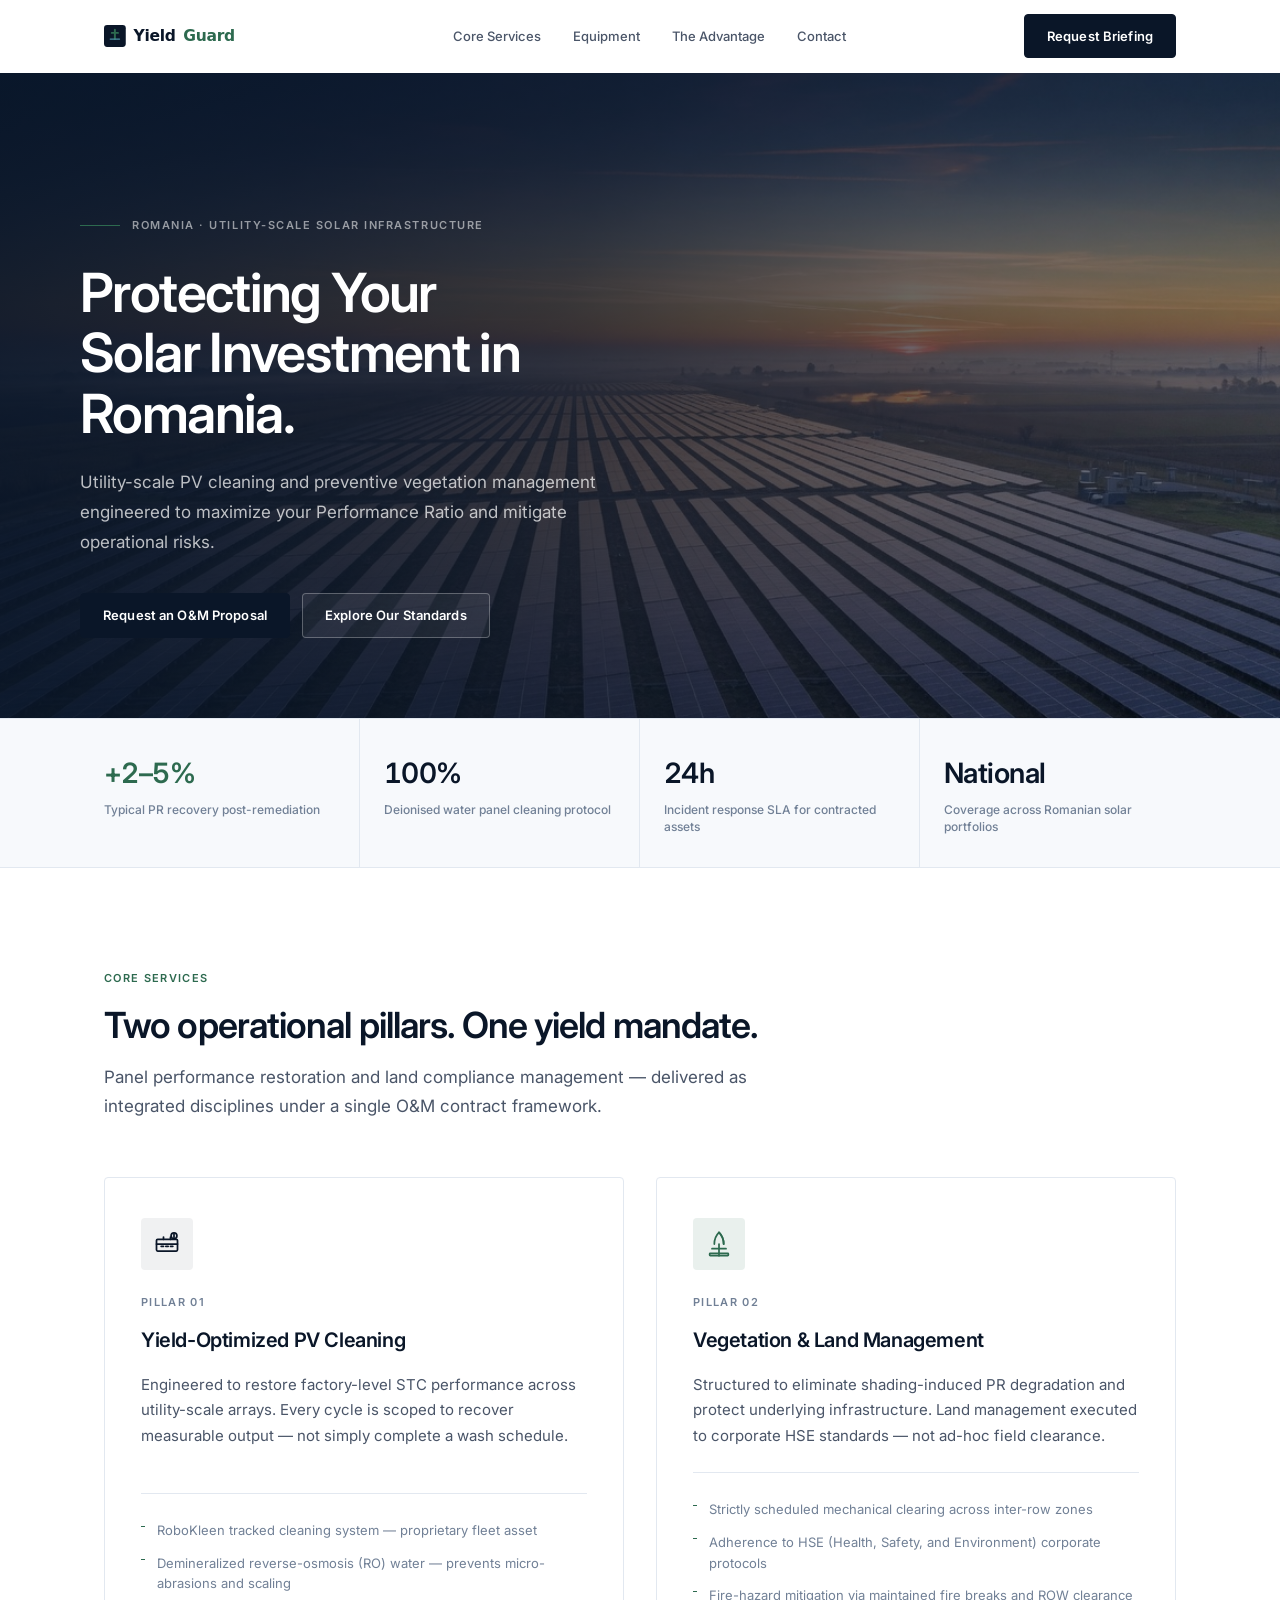
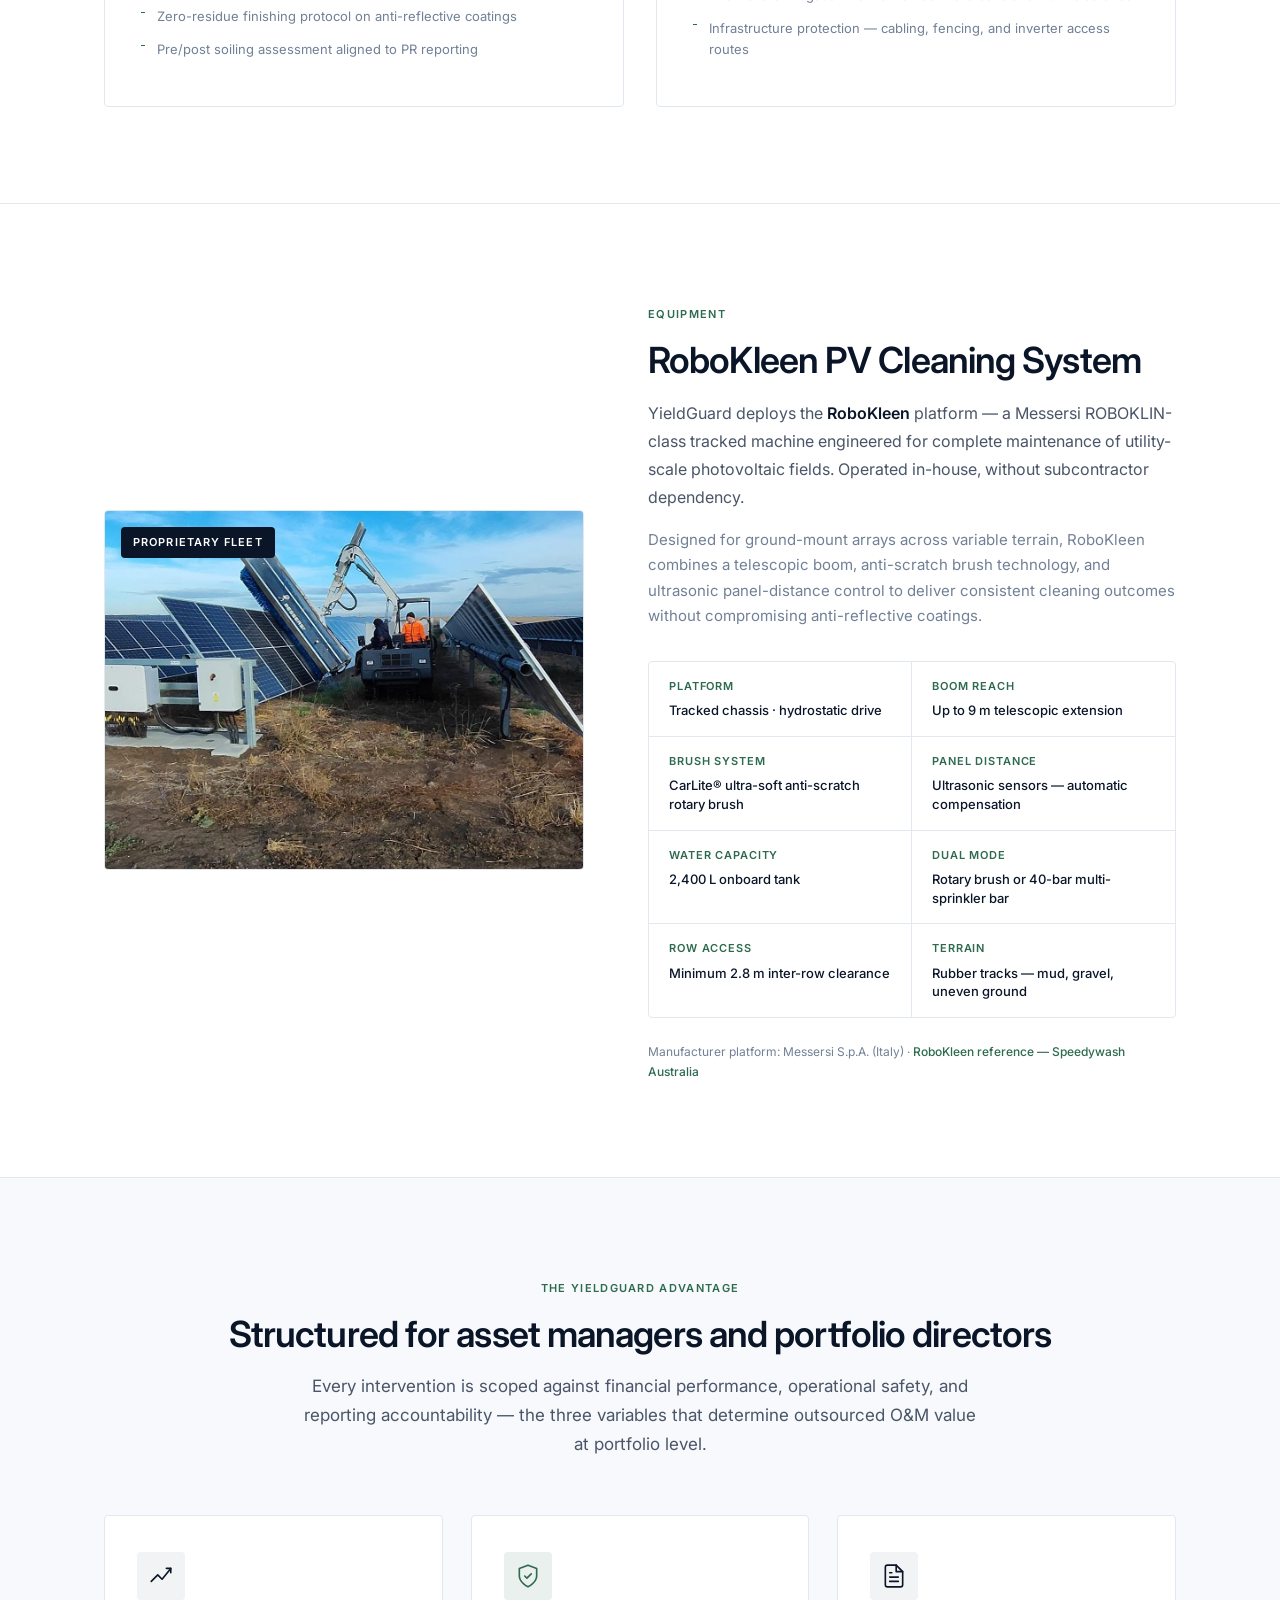
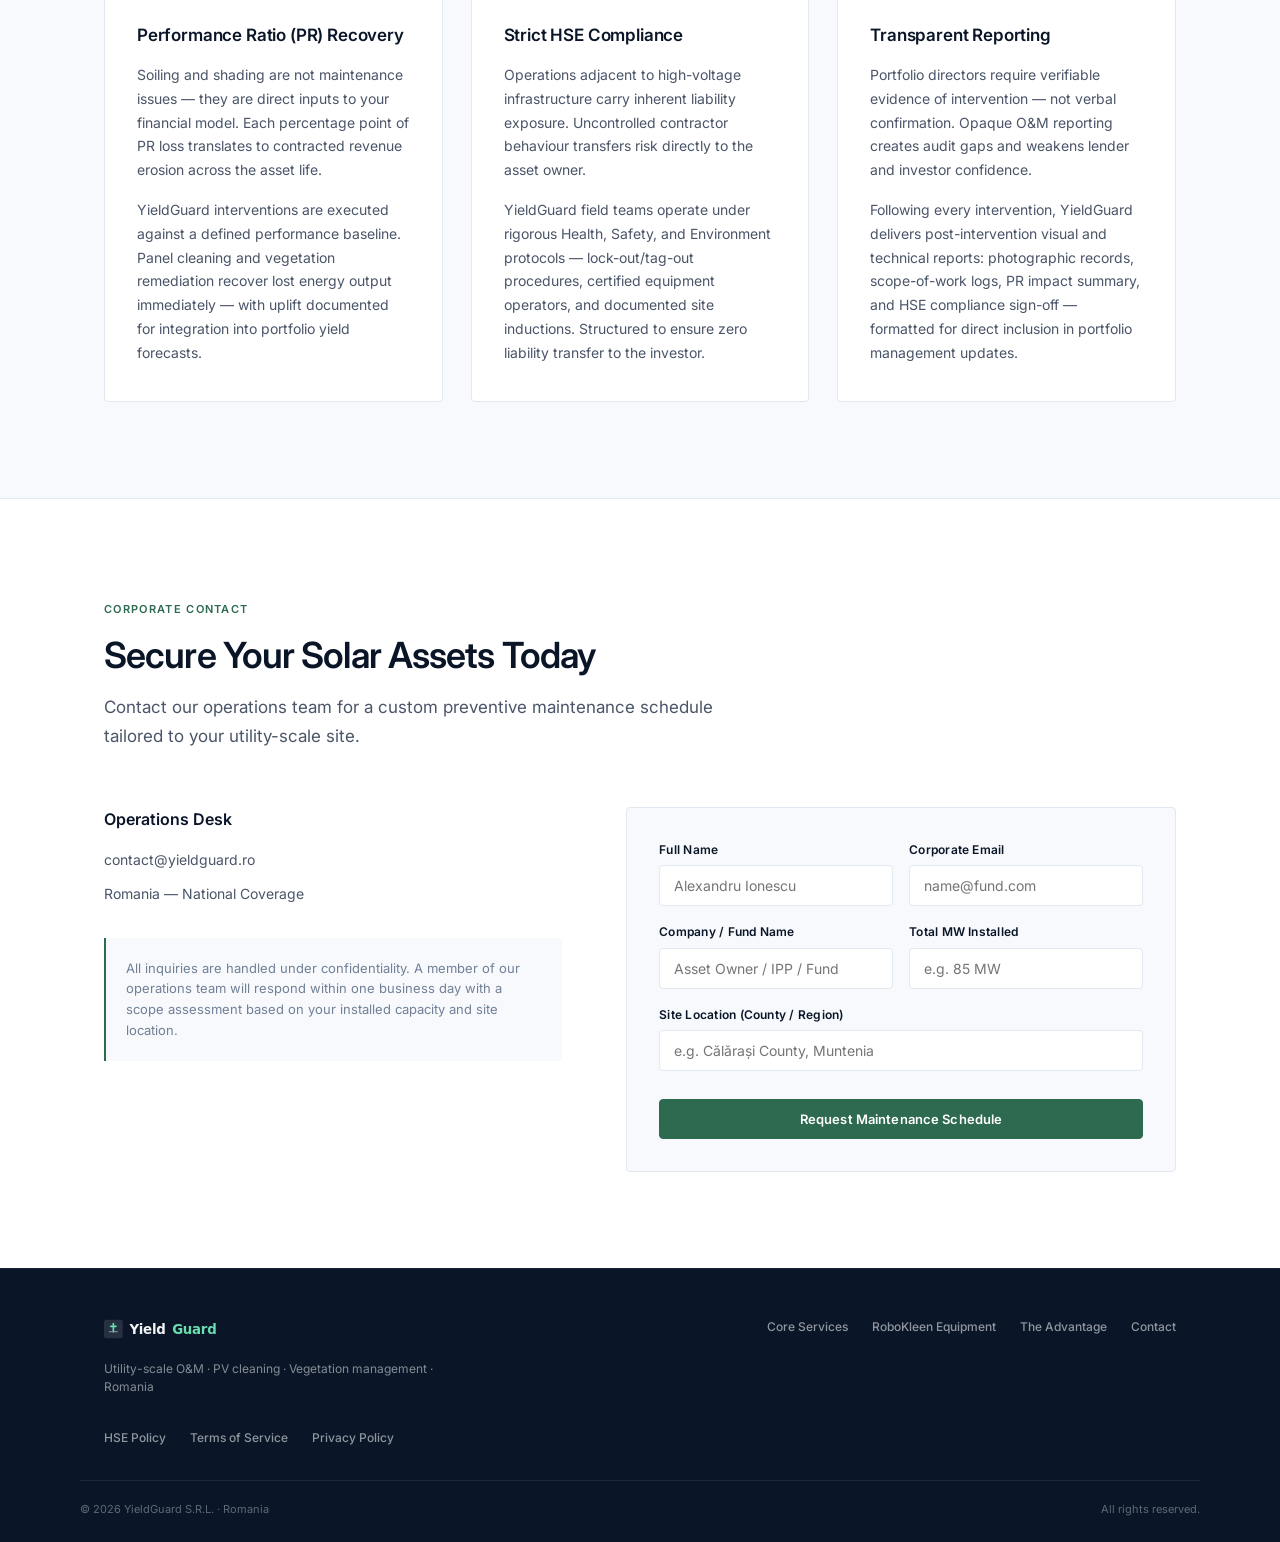
==== commit 83d7b80a: "SEO optimization: meta tags, schema.org, sitemap, semantic HTML" ====
--- a/index.html
+++ b/index.html
@@ -3,25 +3,131 @@
 <head>
   <meta charset="UTF-8">
   <meta name="viewport" content="width=device-width, initial-scale=1.0">
-  <meta name="description" content="YieldGuard provides premium O&M, utility-scale PV panel cleaning, and vegetation management for solar parks in Romania. Performance Ratio recovery and asset yield protection for institutional investors.">
-  <meta name="robots" content="index, follow">
+  <title>YieldGuard | Solar Panel Cleaning &amp; O&amp;M Romania — Utility-Scale PV</title>
+  <meta name="description" content="YieldGuard — premium utility-scale solar O&amp;M in Romania. RoboKleen PV panel cleaning, vegetation management, PR recovery. National coverage for IPPs and institutional investors.">
+  <meta name="keywords" content="solar panel cleaning Romania, spalare panouri fotovoltaice, utility-scale solar O&amp;M, photovoltaic maintenance Romania, solar park cleaning, vegetation management solar, Performance Ratio recovery, RoboKleen, YieldGuard">
+  <meta name="author" content="YieldGuard S.R.L.">
+  <meta name="robots" content="index, follow, max-image-preview:large, max-snippet:-1, max-video-preview:-1">
+  <meta name="googlebot" content="index, follow">
+  <meta name="geo.region" content="RO">
+  <meta name="geo.placename" content="Romania">
+  <meta name="theme-color" content="#0A1628">
   <meta name="google-site-verification" content="1eGIom6_GegQPhn2ajlSgNs8ShX0yP41jqnRndne3G8">
-  <title>YieldGuard | Utility-Scale Solar O&amp;M — Romania</title>
+  <link rel="canonical" href="https://www.yieldguard.ro/">
+  <link rel="alternate" hreflang="en" href="https://www.yieldguard.ro/">
+  <link rel="alternate" hreflang="x-default" href="https://www.yieldguard.ro/">
   <meta property="og:type" content="website">
-  <meta property="og:title" content="YieldGuard | Utility-Scale Solar O&amp;M">
-  <meta property="og:description" content="Premium operations and maintenance for utility-scale solar assets. PR recovery, vegetation compliance, and yield protection.">
-  <meta property="og:image" content="assets/hero-solar-park.jpg">
+  <meta property="og:site_name" content="YieldGuard">
+  <meta property="og:url" content="https://www.yieldguard.ro/">
+  <meta property="og:title" content="YieldGuard | Solar Panel Cleaning &amp; O&amp;M Romania">
+  <meta property="og:description" content="Utility-scale PV cleaning, vegetation management, and O&amp;M. RoboKleen equipment. PR recovery for solar portfolios across Romania.">
+  <meta property="og:image" content="https://www.yieldguard.ro/assets/hero-solar-park.jpg">
+  <meta property="og:image:width" content="1200">
+  <meta property="og:image:height" content="630">
+  <meta property="og:image:alt" content="Utility-scale solar park in Romania at sunrise">
   <meta property="og:locale" content="en_US">
+  <meta name="twitter:card" content="summary_large_image">
+  <meta name="twitter:title" content="YieldGuard | Solar Panel Cleaning &amp; O&amp;M Romania">
+  <meta name="twitter:description" content="Premium utility-scale solar O&amp;M — RoboKleen PV cleaning, vegetation management, PR recovery.">
+  <meta name="twitter:image" content="https://www.yieldguard.ro/assets/hero-solar-park.jpg">
   <link rel="icon" href="assets/logo-icon.svg" type="image/svg+xml">
-  <link rel="preload" as="image" href="assets/hero-solar-park.jpg">
+  <link rel="apple-touch-icon" href="assets/logo-icon.svg">
+  <link rel="preload" as="image" href="assets/hero-solar-park.jpg" fetchpriority="high">
   <script type="application/ld+json">
   {
     "@context": "https://schema.org",
-    "@type": "ProfessionalService",
-    "name": "YieldGuard",
-    "description": "Premium O&M, PV panel cleaning, and vegetation management for utility-scale solar parks in Romania",
-    "areaServed": "RO",
-    "serviceType": ["Solar O&M", "PV Panel Cleaning", "Vegetation Management"]
+    "@graph": [
+      {
+        "@type": "WebSite",
+        "@id": "https://www.yieldguard.ro/#website",
+        "url": "https://www.yieldguard.ro/",
+        "name": "YieldGuard",
+        "description": "Utility-scale solar O&M, PV panel cleaning, and vegetation management in Romania",
+        "publisher": { "@id": "https://www.yieldguard.ro/#organization" },
+        "inLanguage": "en"
+      },
+      {
+        "@type": "Organization",
+        "@id": "https://www.yieldguard.ro/#organization",
+        "name": "YieldGuard S.R.L.",
+        "url": "https://www.yieldguard.ro/",
+        "logo": "https://www.yieldguard.ro/assets/logo.svg",
+        "email": "contact@yieldguard.ro",
+        "areaServed": { "@type": "Country", "name": "Romania" },
+        "knowsAbout": ["Solar O&M", "Photovoltaic panel cleaning", "Vegetation management", "Performance Ratio optimization", "RoboKleen"]
+      },
+      {
+        "@type": "ProfessionalService",
+        "@id": "https://www.yieldguard.ro/#service",
+        "name": "YieldGuard",
+        "url": "https://www.yieldguard.ro/",
+        "image": "https://www.yieldguard.ro/assets/hero-solar-park.jpg",
+        "description": "Premium O&M, utility-scale PV panel cleaning with RoboKleen, and vegetation management for solar parks in Romania.",
+        "email": "contact@yieldguard.ro",
+        "areaServed": { "@type": "Country", "name": "Romania" },
+        "provider": { "@id": "https://www.yieldguard.ro/#organization" },
+        "serviceType": ["Solar O&M", "PV Panel Cleaning", "Vegetation Management"],
+        "hasOfferCatalog": {
+          "@type": "OfferCatalog",
+          "name": "YieldGuard Services",
+          "itemListElement": [
+            {
+              "@type": "Offer",
+              "itemOffered": {
+                "@type": "Service",
+                "name": "Yield-Optimized PV Cleaning",
+                "description": "RoboKleen tracked cleaning with demineralized RO water for utility-scale photovoltaic arrays in Romania."
+              }
+            },
+            {
+              "@type": "Offer",
+              "itemOffered": {
+                "@type": "Service",
+                "name": "Vegetation & Land Management",
+                "description": "Mechanical clearing, shading prevention, and HSE-compliant land management for solar parks."
+              }
+            }
+          ]
+        }
+      },
+      {
+        "@type": "FAQPage",
+        "mainEntity": [
+          {
+            "@type": "Question",
+            "name": "What solar panel cleaning services does YieldGuard offer in Romania?",
+            "acceptedAnswer": {
+              "@type": "Answer",
+              "text": "YieldGuard provides utility-scale PV panel cleaning using the RoboKleen tracked system with demineralized reverse-osmosis water, ultrasonic distance sensors, and zero-residue finishing — designed to recover Performance Ratio across Romanian solar portfolios."
+            }
+          },
+          {
+            "@type": "Question",
+            "name": "Does YieldGuard offer vegetation management for solar parks?",
+            "acceptedAnswer": {
+              "@type": "Answer",
+              "text": "Yes. YieldGuard delivers scheduled mechanical clearing, fire-hazard mitigation, inter-row mowing, and HSE-compliant vegetation management to prevent shading losses on utility-scale sites."
+            }
+          },
+          {
+            "@type": "Question",
+            "name": "What equipment does YieldGuard use for solar panel cleaning?",
+            "acceptedAnswer": {
+              "@type": "Answer",
+              "text": "YieldGuard operates the RoboKleen platform — a Messersi ROBOKLIN-class tracked machine with up to 9 m telescopic reach, CarLite anti-scratch brushes, 2,400 L water capacity, and dual brush or 40-bar sprinkler modes."
+            }
+          },
+          {
+            "@type": "Question",
+            "name": "What regions in Romania does YieldGuard cover?",
+            "acceptedAnswer": {
+              "@type": "Answer",
+              "text": "YieldGuard provides national coverage across Romania for utility-scale solar O&M, panel cleaning, and vegetation management contracts."
+            }
+          }
+        ]
+      }
+    ]
   }
   </script>
   <link rel="preconnect" href="https://fonts.googleapis.com">
@@ -33,8 +139,8 @@
 
   <header id="header" class="header">
     <div class="container">
-      <nav class="nav">
-        <a href="#" class="nav-logo" aria-label="YieldGuard home">
+      <nav class="nav" aria-label="Primary navigation">
+        <a href="https://www.yieldguard.ro/" class="nav-logo" aria-label="YieldGuard home">
           <img src="assets/logo.svg" alt="YieldGuard">
         </a>
 
@@ -65,9 +171,9 @@
   <main>
 
     <!-- HERO -->
-    <section class="hero">
+    <section class="hero" aria-label="Introduction">
       <div class="hero-visual" aria-hidden="true">
-        <img src="assets/hero-solar-park.jpg" alt="" fetchpriority="high">
+        <img src="assets/hero-solar-park.jpg" alt="Utility-scale solar photovoltaic park in Romania — YieldGuard O&amp;M services" width="1920" height="1080" fetchpriority="high">
         <div class="hero-visual-overlay"></div>
       </div>
 
@@ -372,6 +478,12 @@
         <img src="assets/logo-light.svg" alt="YieldGuard">
         <p>Utility-scale O&amp;M · PV cleaning · Vegetation management · Romania</p>
       </div>
+      <nav class="footer-nav" aria-label="Site navigation">
+        <a href="#services">Core Services</a>
+        <a href="#equipment">RoboKleen Equipment</a>
+        <a href="#advantage">The Advantage</a>
+        <a href="#contact">Contact</a>
+      </nav>
       <nav class="footer-legal" aria-label="Legal">
         <a href="#">HSE Policy</a>
         <a href="#">Terms of Service</a>
@@ -393,6 +505,6 @@
     </div>
   </div>
 
-  <script src="script.js"></script>
+  <script src="script.js" defer></script>
 </body>
 </html>
--- a/styles.css
+++ b/styles.css
@@ -745,11 +745,22 @@
   max-width: 22rem;
 }
 
+.footer-nav,
 .footer-legal {
   display: flex;
   flex-wrap: wrap;
   gap: 1.5rem;
 }
+
+.footer-nav a {
+  font-size: 0.75rem;
+  font-weight: 500;
+  color: rgba(255,255,255,0.55);
+  text-decoration: none;
+  transition: color 0.15s;
+}
+
+.footer-nav a:hover { color: #6EE7B7; }
 
 .footer-legal a {
   font-size: 0.75rem;
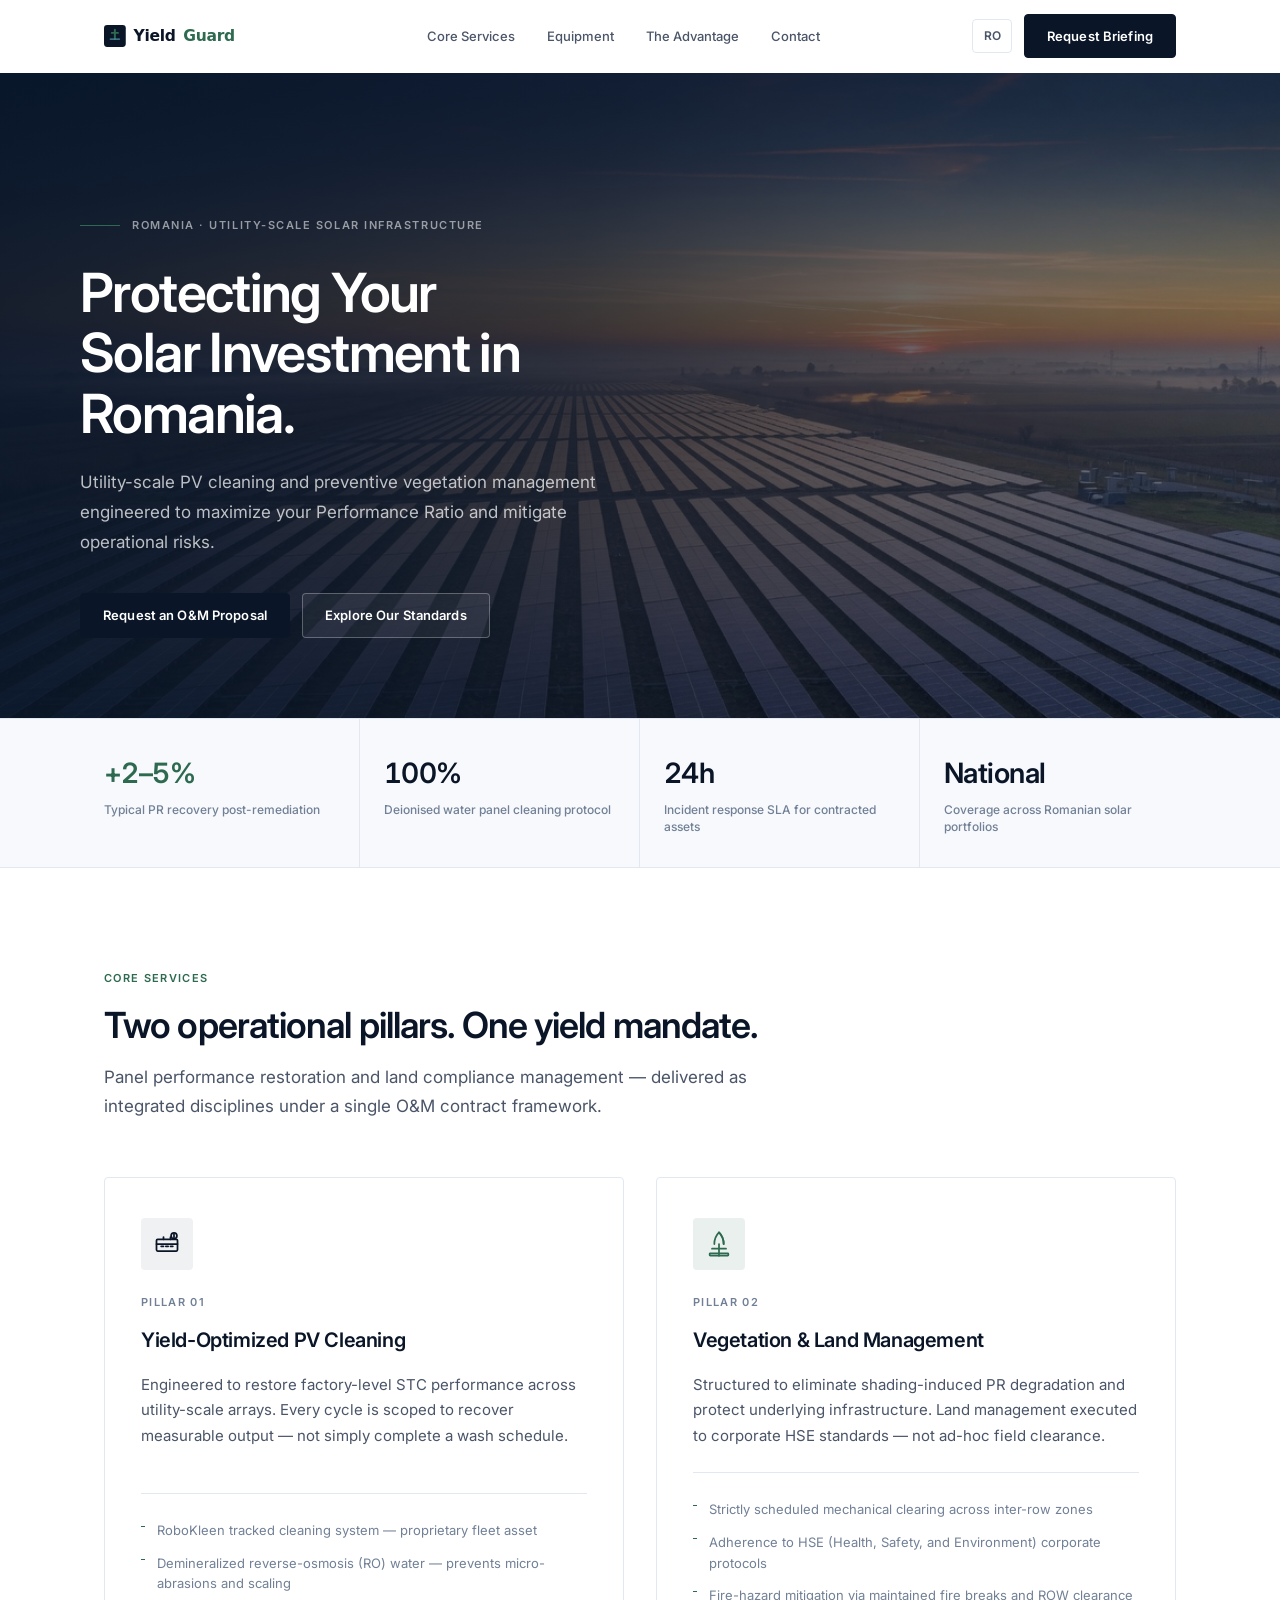
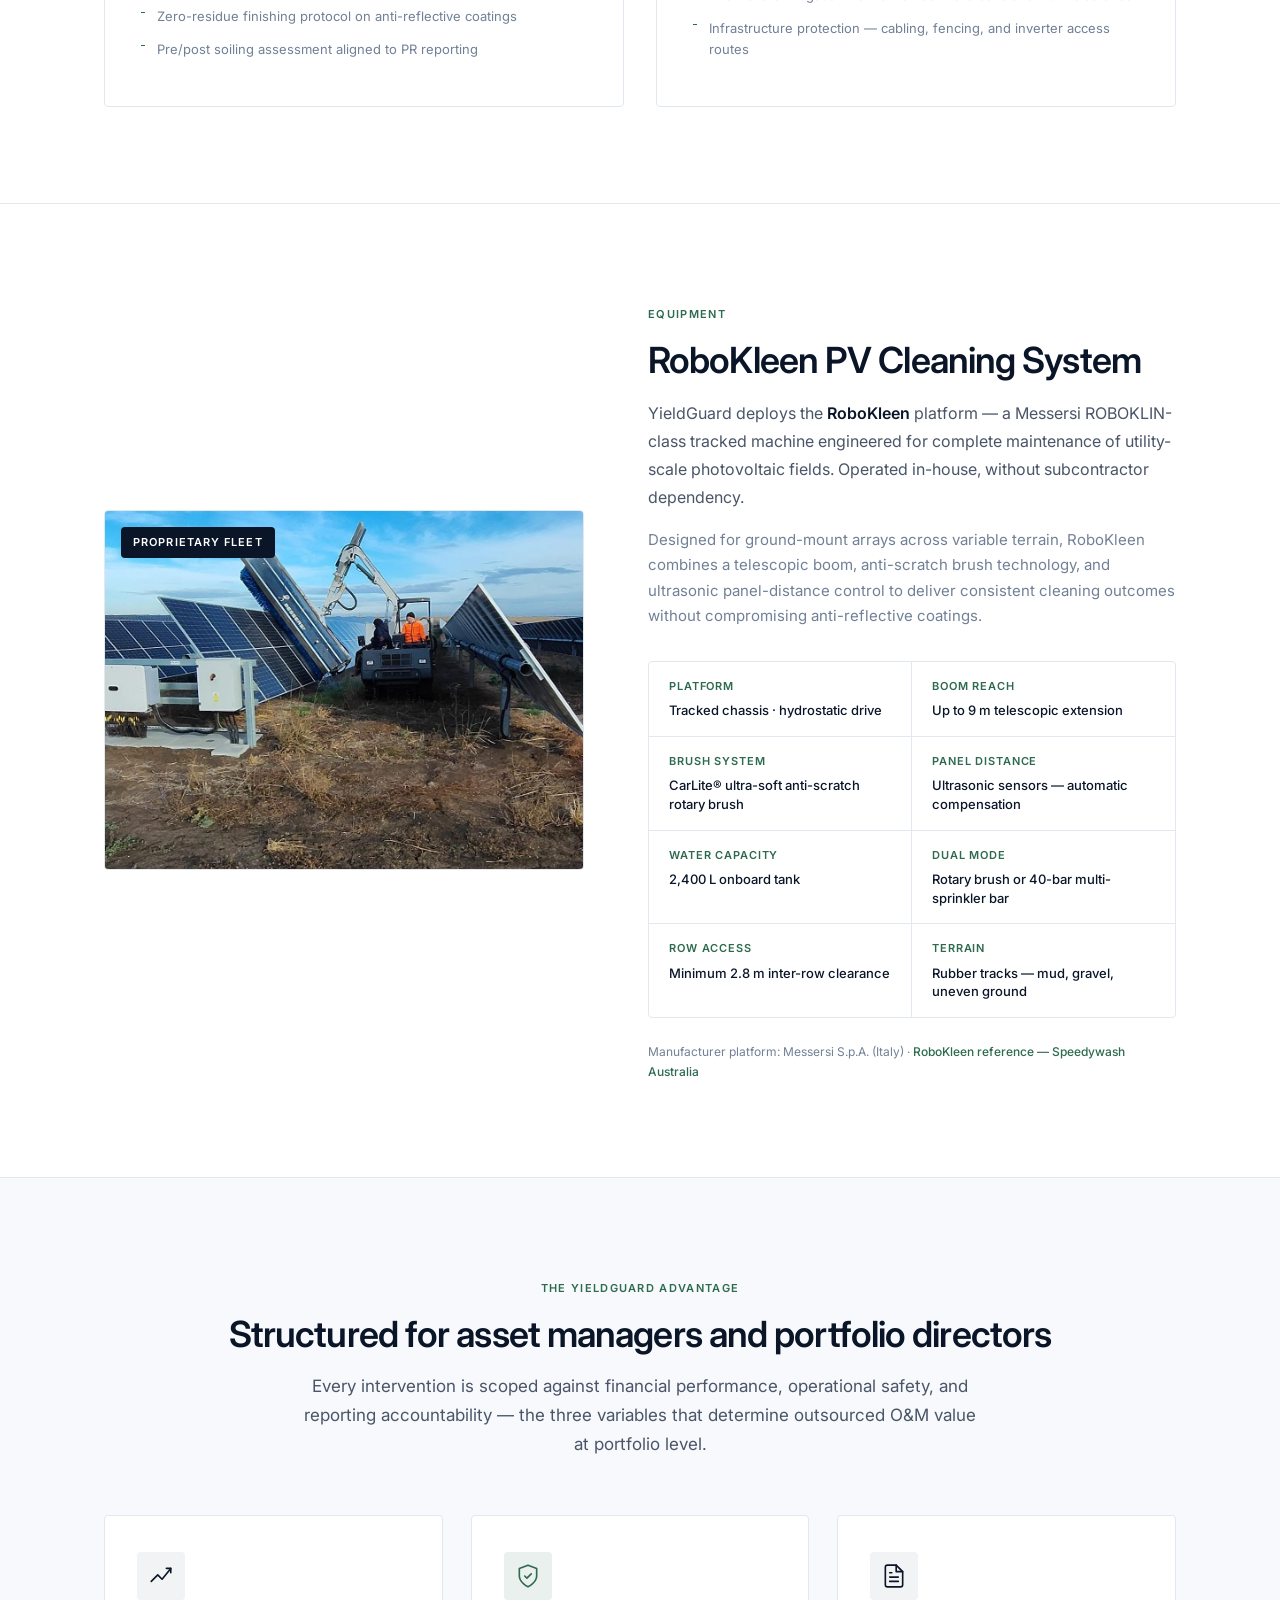
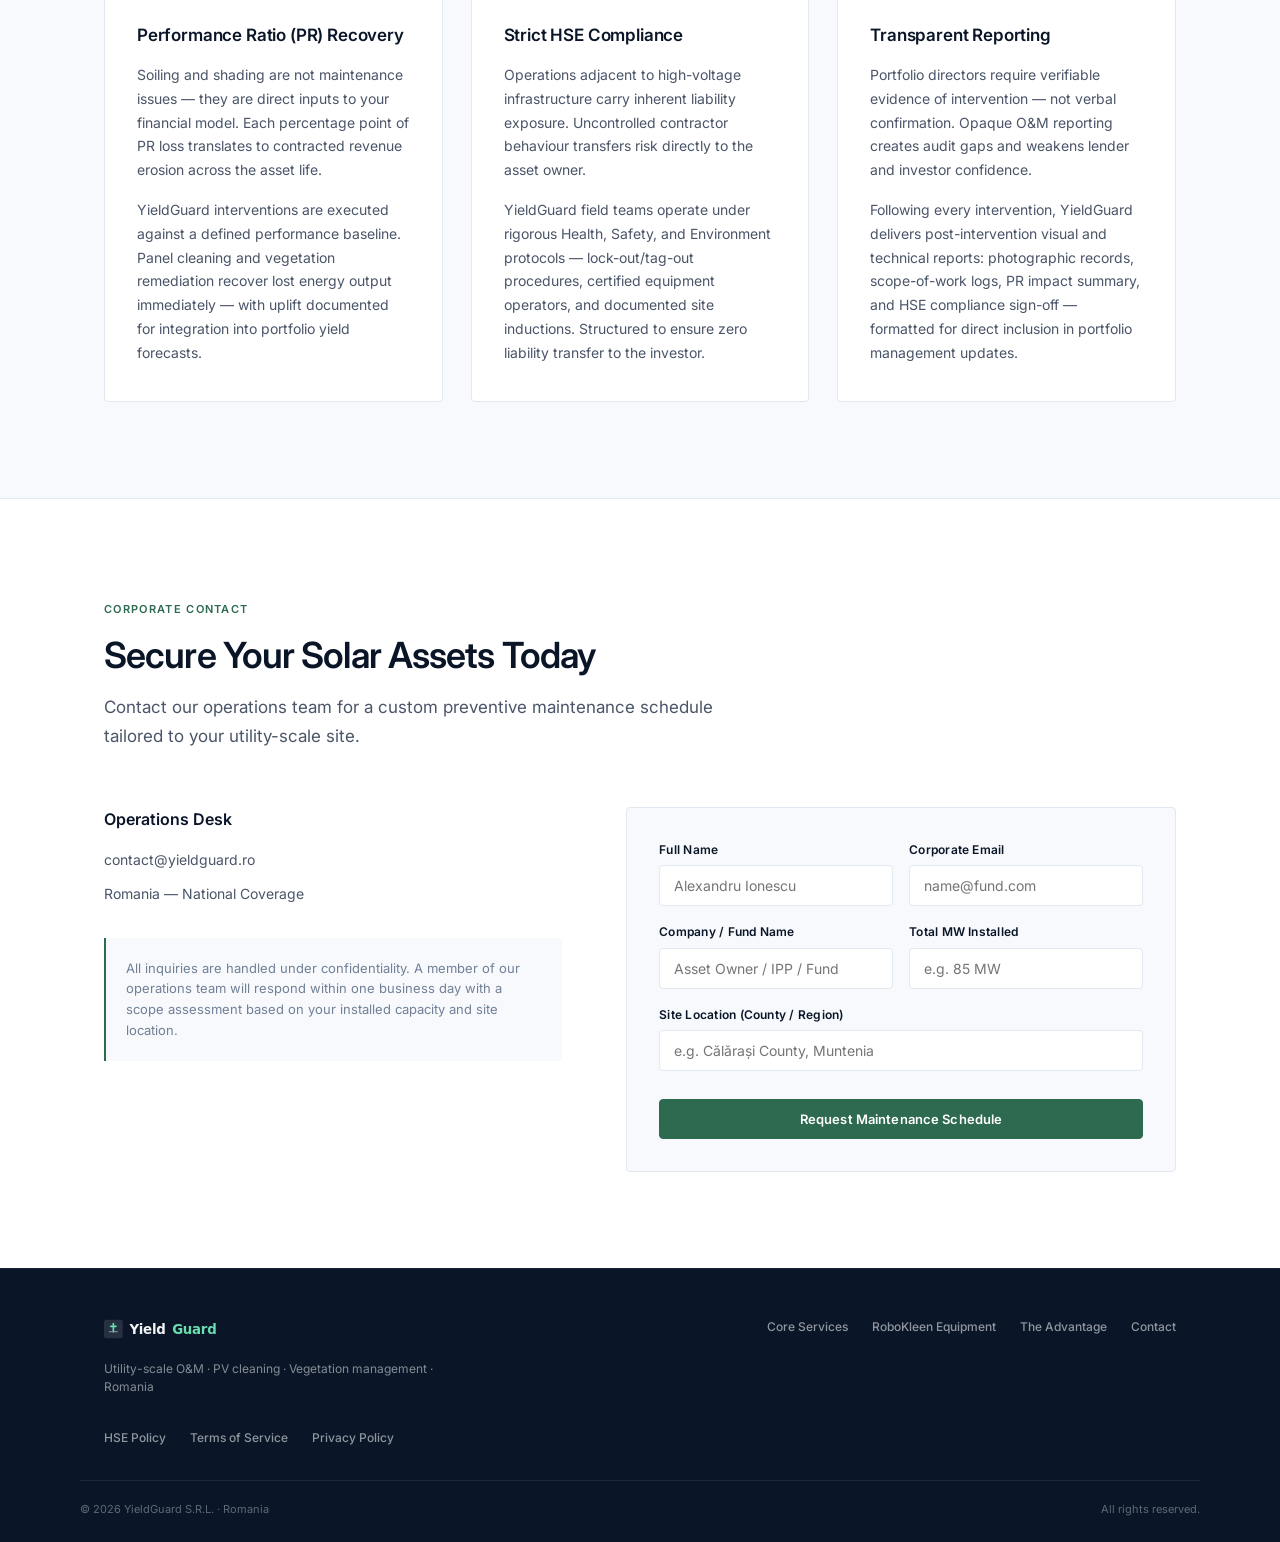
==== commit aa86eaf2: "Add Romanian version of the site at /ro/ Full RO translation with hreflang, sitemap entry, language " ====
--- a/index.html
+++ b/index.html
@@ -15,7 +15,8 @@
   <meta name="google-site-verification" content="1eGIom6_GegQPhn2ajlSgNs8ShX0yP41jqnRndne3G8">
   <link rel="canonical" href="https://www.yieldguard.ro/">
   <link rel="alternate" hreflang="en" href="https://www.yieldguard.ro/">
-  <link rel="alternate" hreflang="x-default" href="https://www.yieldguard.ro/">
+  <link rel="alternate" hreflang="ro" href="https://www.yieldguard.ro/ro/">
+  <link rel="alternate" hreflang="x-default" href="https://www.yieldguard.ro/ro/">
   <meta property="og:type" content="website">
   <meta property="og:site_name" content="YieldGuard">
   <meta property="og:url" content="https://www.yieldguard.ro/">
@@ -152,6 +153,7 @@
         </ul>
 
         <div class="nav-actions">
+          <a href="/ro/" class="lang-switch" hreflang="ro" lang="ro">RO</a>
           <a href="#contact" class="btn btn-primary">Request Briefing</a>
           <button id="nav-toggle" class="nav-toggle" aria-label="Open menu" aria-expanded="false">
             <span></span><span></span><span></span>
@@ -165,6 +167,7 @@
       <a href="#equipment" class="mobile-link">Equipment</a>
       <a href="#advantage" class="mobile-link">The Advantage</a>
       <a href="#contact" class="mobile-link">Contact</a>
+      <a href="/ro/" class="mobile-link">Română (RO)</a>
     </div>
   </header>
 
@@ -499,8 +502,8 @@
   <div id="success-modal" class="modal-overlay hidden">
     <div class="modal">
       <div class="modal-icon">&#10003;</div>
-      <h3>Inquiry received</h3>
-      <p>A technical representative will contact you within one business day.</p>
+      <h3 id="modal-title">Inquiry received</h3>
+      <p id="modal-desc">A technical representative will contact you within one business day.</p>
       <button id="modal-close" class="btn btn-primary">Close</button>
     </div>
   </div>
--- a/styles.css
+++ b/styles.css
@@ -87,6 +87,32 @@
   gap: 0.75rem;
 }
 
+.lang-switch {
+  display: inline-flex;
+  align-items: center;
+  gap: 0.35rem;
+  font-size: 0.75rem;
+  font-weight: 600;
+  color: var(--slate);
+  text-decoration: none;
+  padding: 0.4rem 0.65rem;
+  border: 1px solid var(--border);
+  border-radius: 4px;
+  transition: border-color 0.15s, color 0.15s;
+}
+
+.lang-switch:hover {
+  border-color: var(--navy);
+  color: var(--navy);
+}
+
+.lang-switch--active {
+  background: var(--navy);
+  border-color: var(--navy);
+  color: var(--white);
+  pointer-events: none;
+}
+
 .nav-toggle {
   display: flex;
   flex-direction: column;
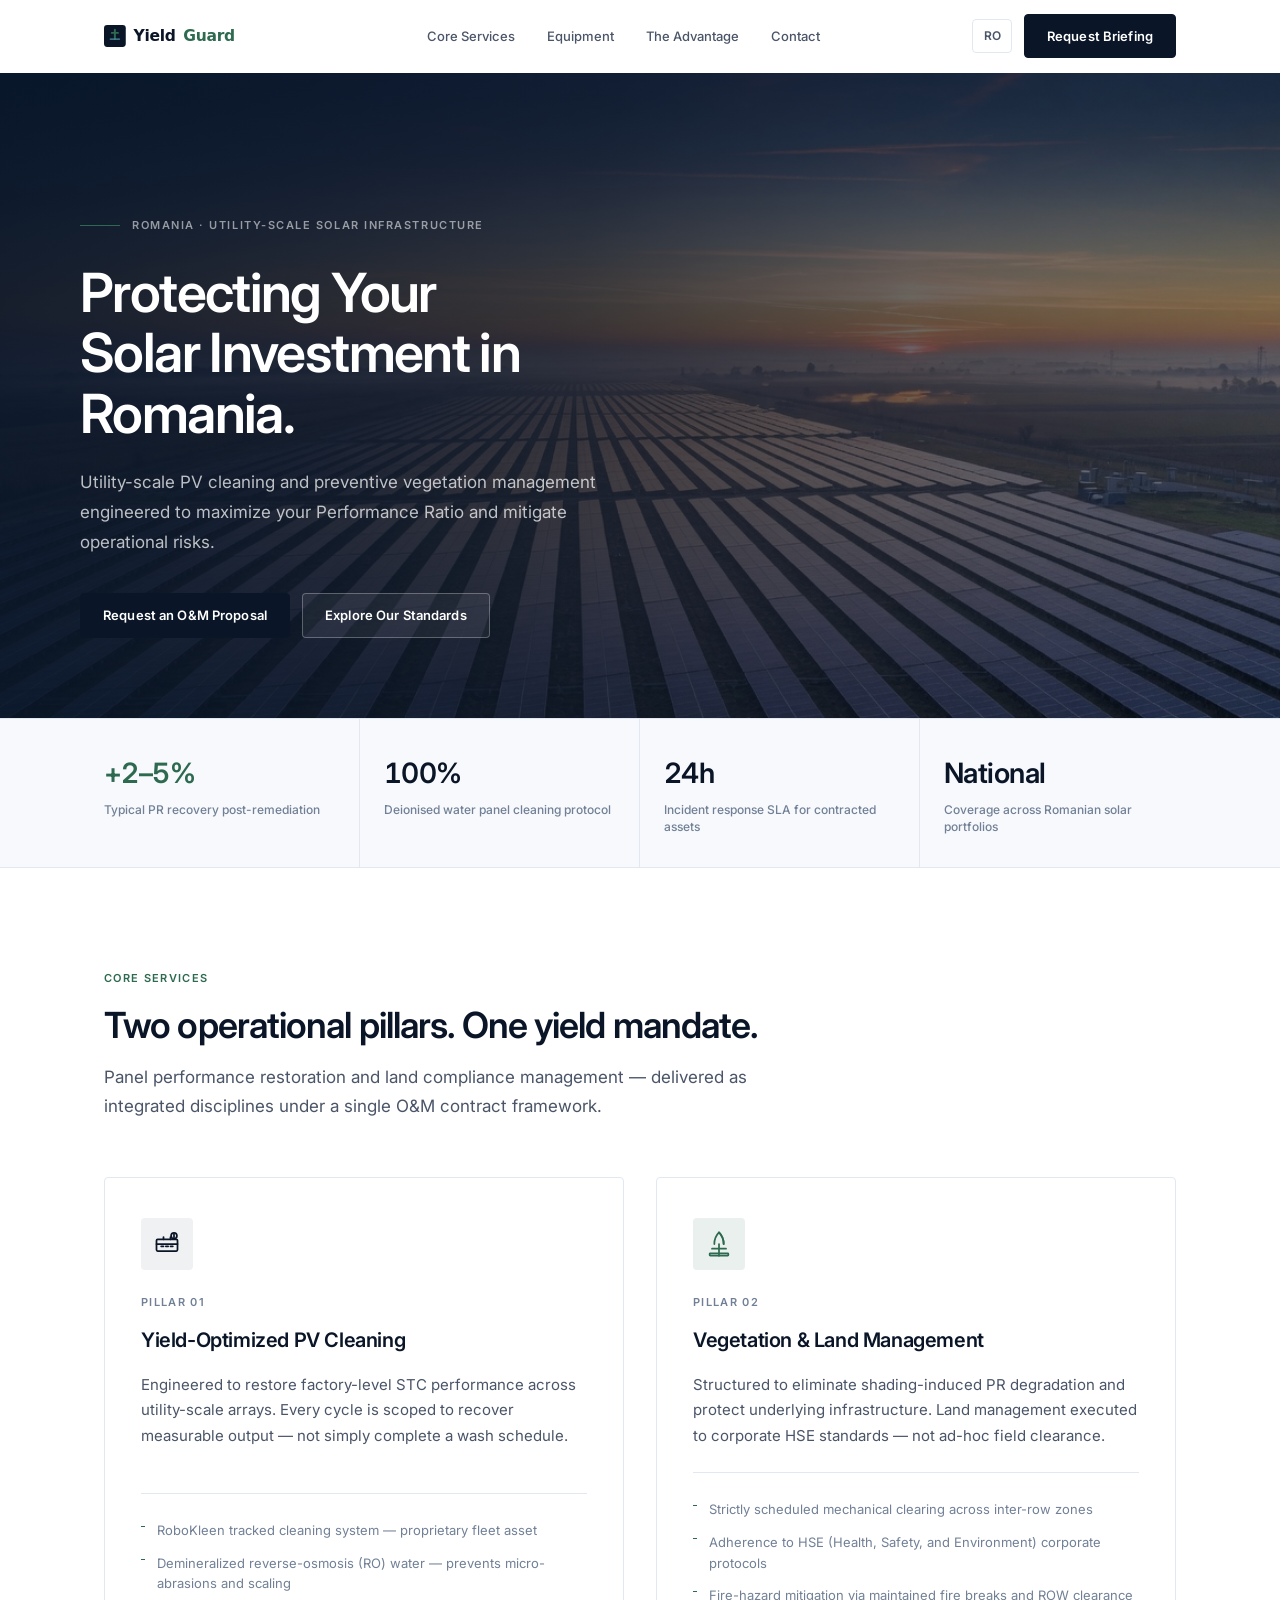
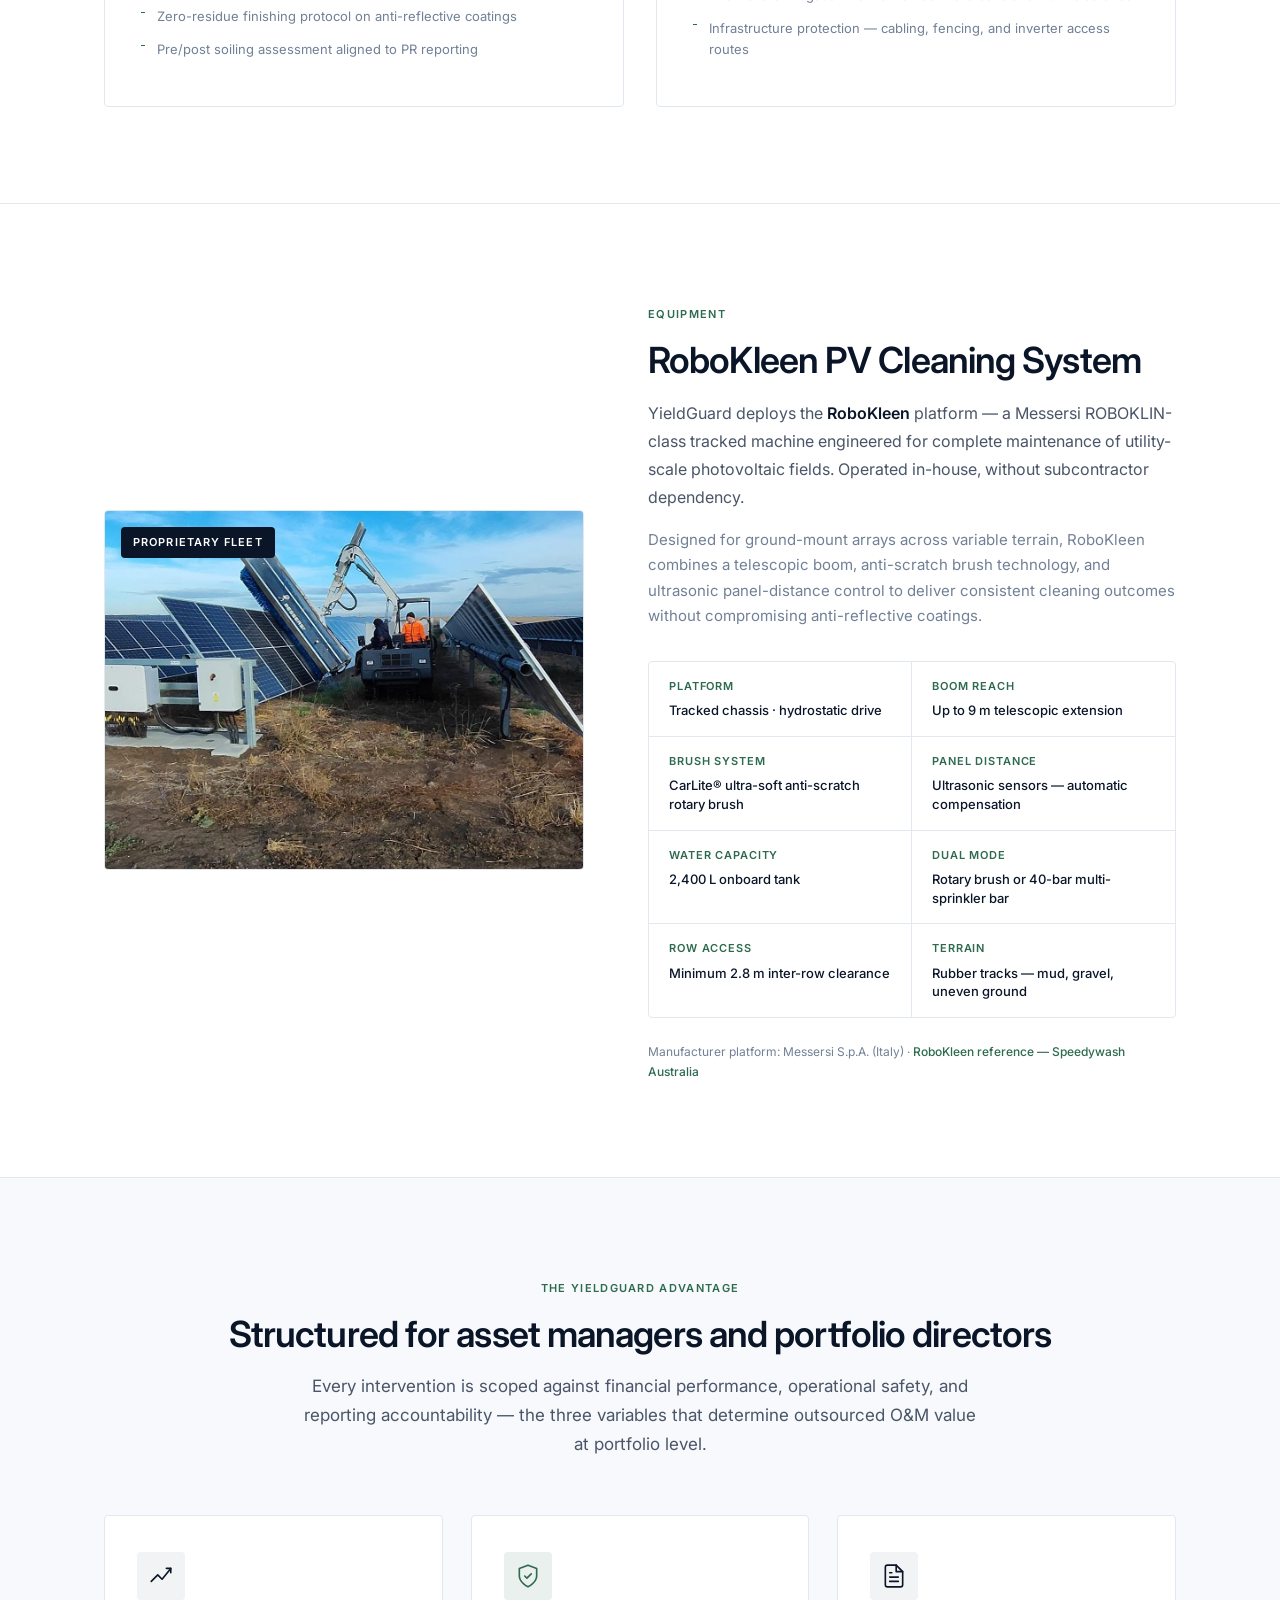
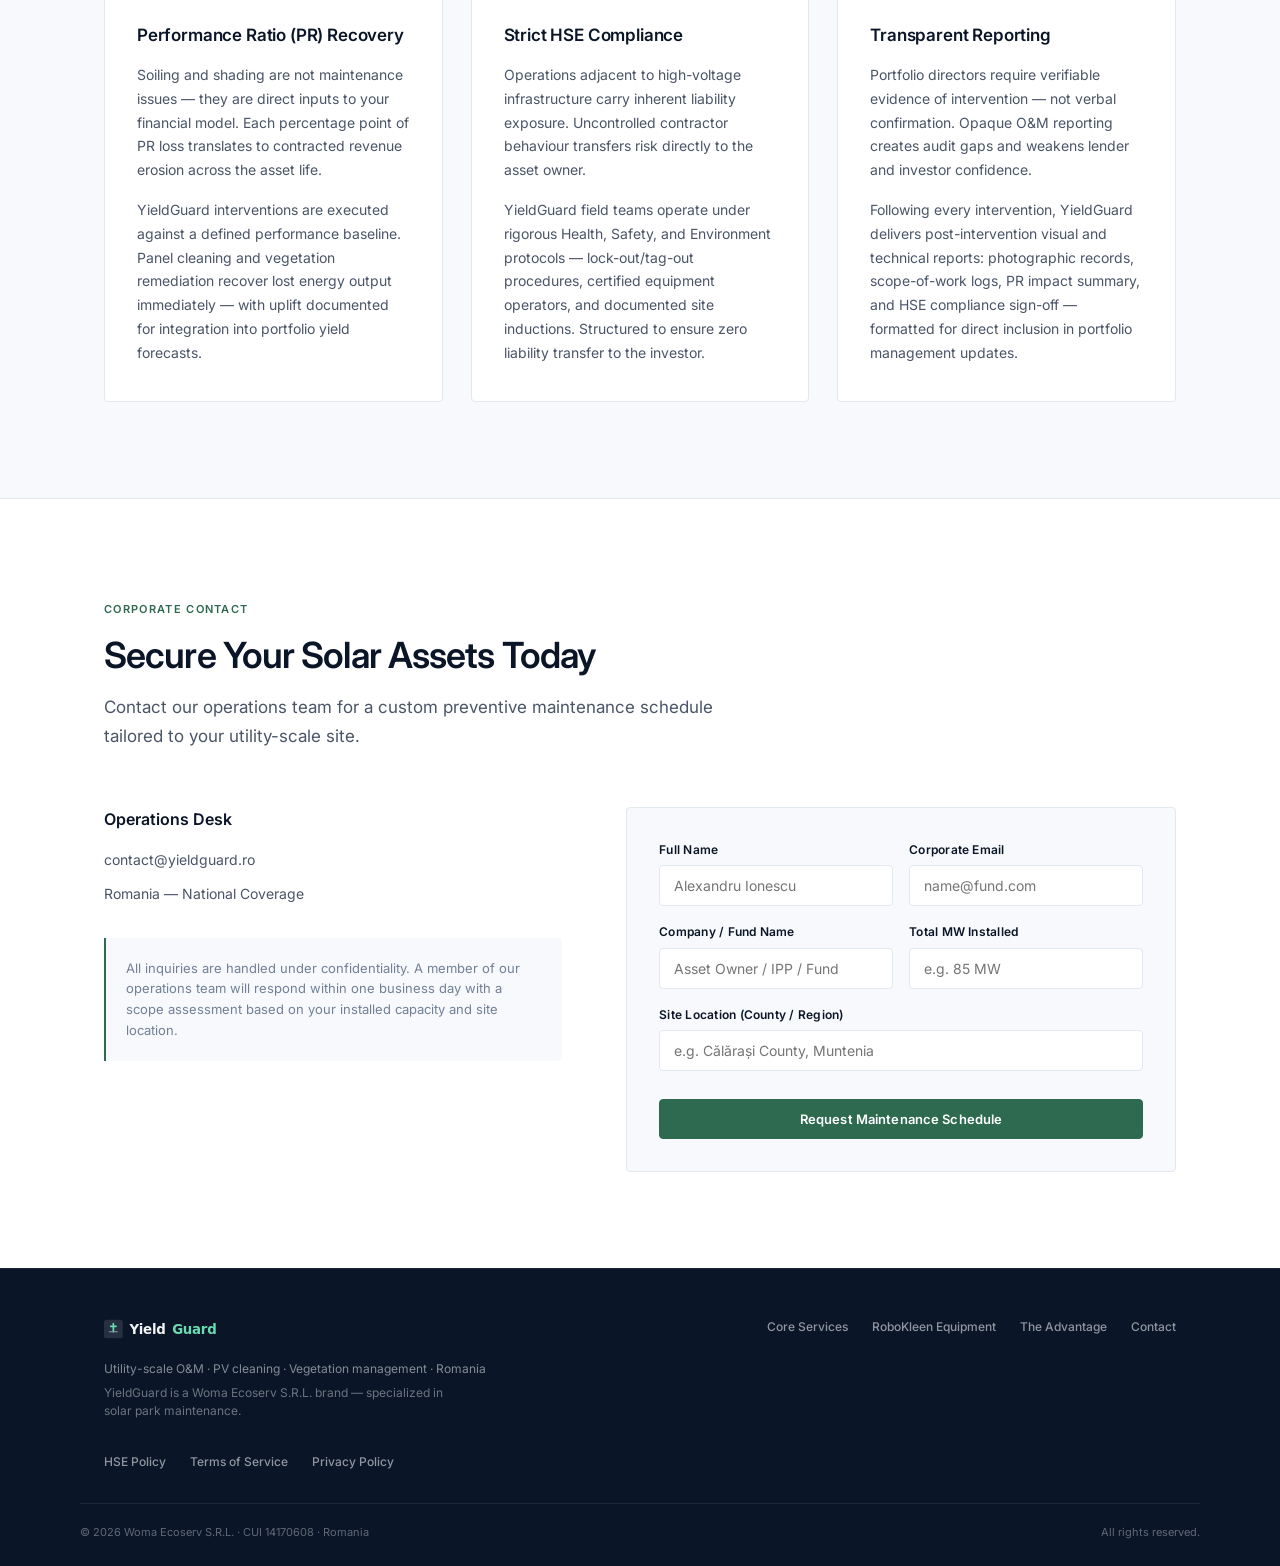
==== commit 8b941188: "Update legal entity to Woma Ecoserv S.R.L. (CUI 14170608) YieldGuard remains the customer-facing bra" ====
--- a/index.html
+++ b/index.html
@@ -6,7 +6,7 @@
   <title>YieldGuard | Solar Panel Cleaning &amp; O&amp;M Romania — Utility-Scale PV</title>
   <meta name="description" content="YieldGuard — premium utility-scale solar O&amp;M in Romania. RoboKleen PV panel cleaning, vegetation management, PR recovery. National coverage for IPPs and institutional investors.">
   <meta name="keywords" content="solar panel cleaning Romania, spalare panouri fotovoltaice, utility-scale solar O&amp;M, photovoltaic maintenance Romania, solar park cleaning, vegetation management solar, Performance Ratio recovery, RoboKleen, YieldGuard">
-  <meta name="author" content="YieldGuard S.R.L.">
+  <meta name="author" content="Woma Ecoserv S.R.L.">
   <meta name="robots" content="index, follow, max-image-preview:large, max-snippet:-1, max-video-preview:-1">
   <meta name="googlebot" content="index, follow">
   <meta name="geo.region" content="RO">
@@ -50,12 +50,19 @@
       {
         "@type": "Organization",
         "@id": "https://www.yieldguard.ro/#organization",
-        "name": "YieldGuard S.R.L.",
+        "name": "Woma Ecoserv S.R.L.",
+        "legalName": "Woma Ecoserv S.R.L.",
+        "taxID": "14170608",
         "url": "https://www.yieldguard.ro/",
         "logo": "https://www.yieldguard.ro/assets/logo.svg",
         "email": "contact@yieldguard.ro",
         "areaServed": { "@type": "Country", "name": "Romania" },
-        "knowsAbout": ["Solar O&M", "Photovoltaic panel cleaning", "Vegetation management", "Performance Ratio optimization", "RoboKleen"]
+        "knowsAbout": ["Solar O&M", "Photovoltaic panel cleaning", "Vegetation management", "Performance Ratio optimization", "RoboKleen"],
+        "brand": {
+          "@type": "Brand",
+          "name": "YieldGuard",
+          "description": "Woma Ecoserv brand specialized in utility-scale solar park maintenance — PV panel cleaning and green space management."
+        }
       },
       {
         "@type": "ProfessionalService",
@@ -480,6 +487,7 @@
       <div class="footer-brand">
         <img src="assets/logo-light.svg" alt="YieldGuard">
         <p>Utility-scale O&amp;M · PV cleaning · Vegetation management · Romania</p>
+        <p>YieldGuard is a Woma Ecoserv S.R.L. brand — specialized in solar park maintenance.</p>
       </div>
       <nav class="footer-nav" aria-label="Site navigation">
         <a href="#services">Core Services</a>
@@ -494,7 +502,7 @@
       </nav>
     </div>
     <div class="container footer-bottom">
-      <p>&copy; 2026 YieldGuard S.R.L. · Romania</p>
+      <p>&copy; 2026 Woma Ecoserv S.R.L. · CUI 14170608 · Romania</p>
       <p>All rights reserved.</p>
     </div>
   </footer>
--- a/styles.css
+++ b/styles.css
@@ -768,6 +768,11 @@
   font-size: 0.75rem;
   line-height: 1.5;
   margin: 0;
+}
+
+.footer-brand p + p {
+  margin-top: 0.35rem;
+  color: rgba(255,255,255,0.4);
   max-width: 22rem;
 }
 
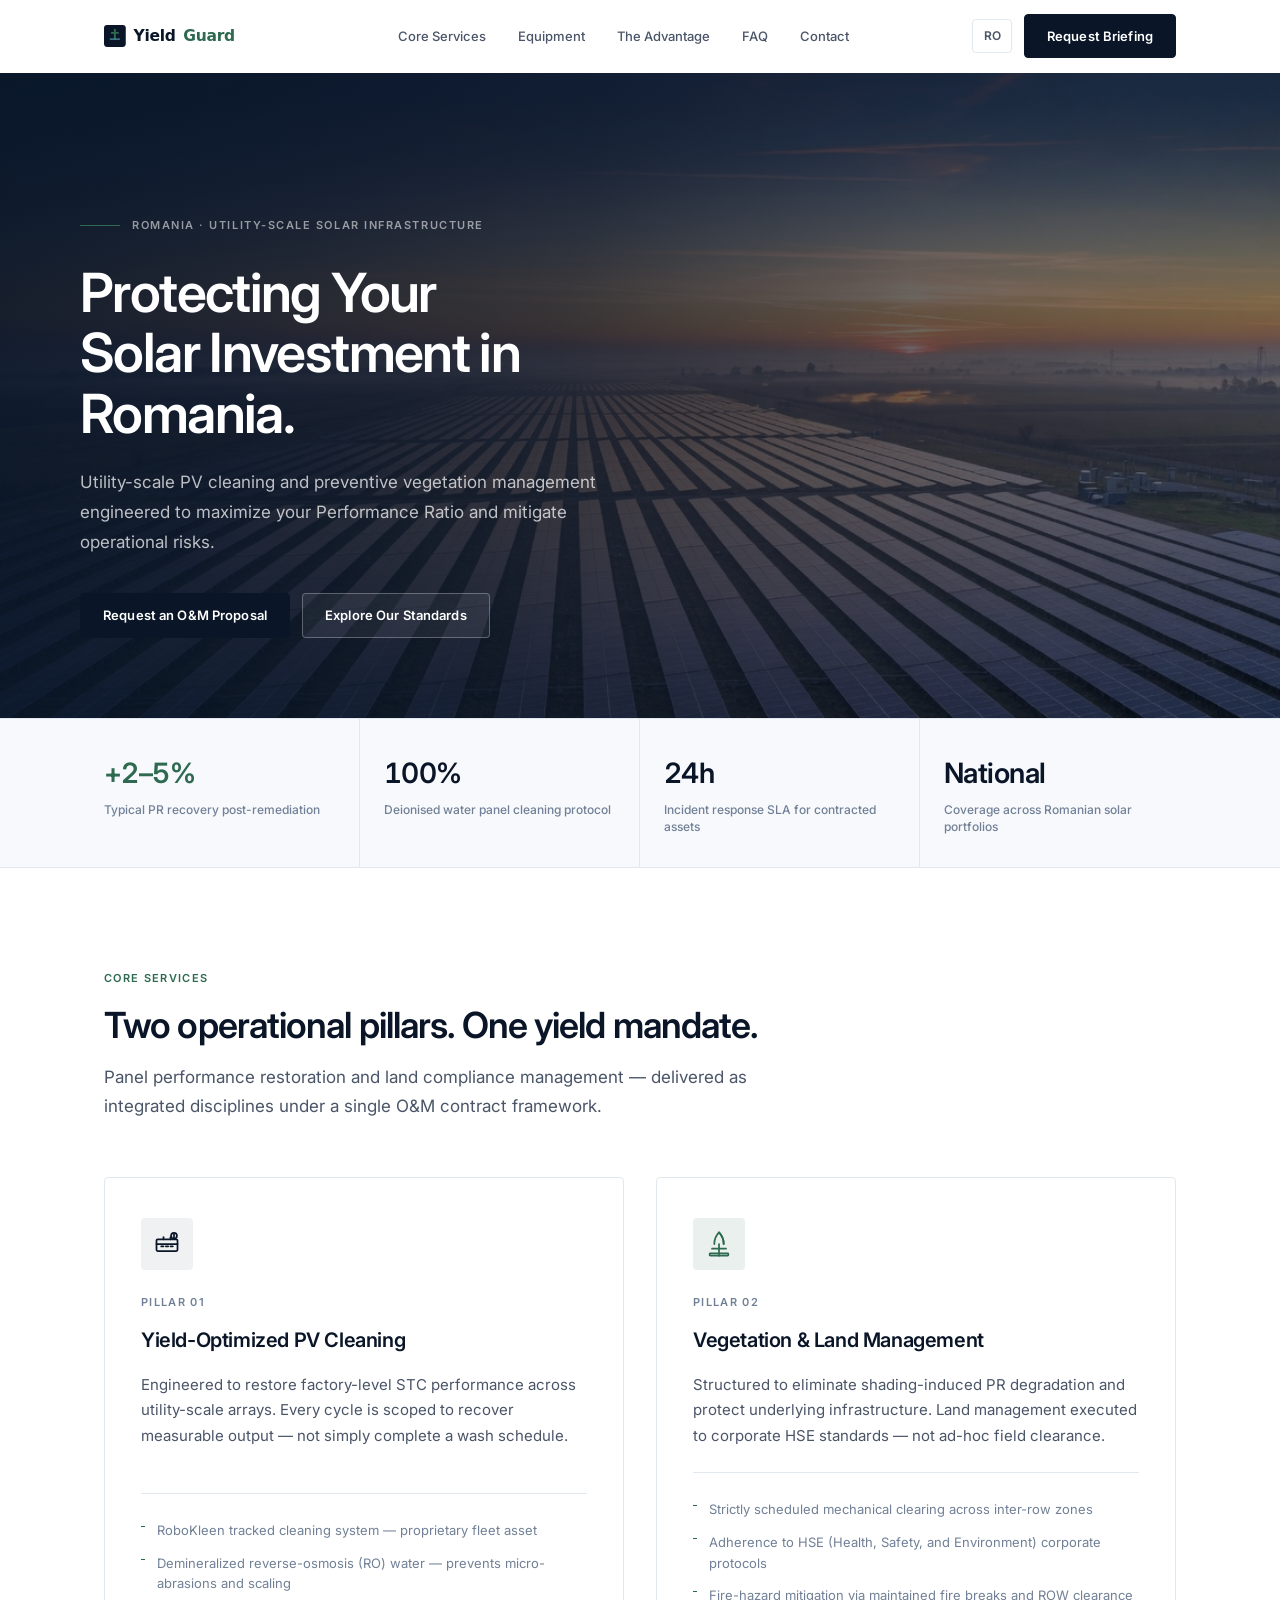
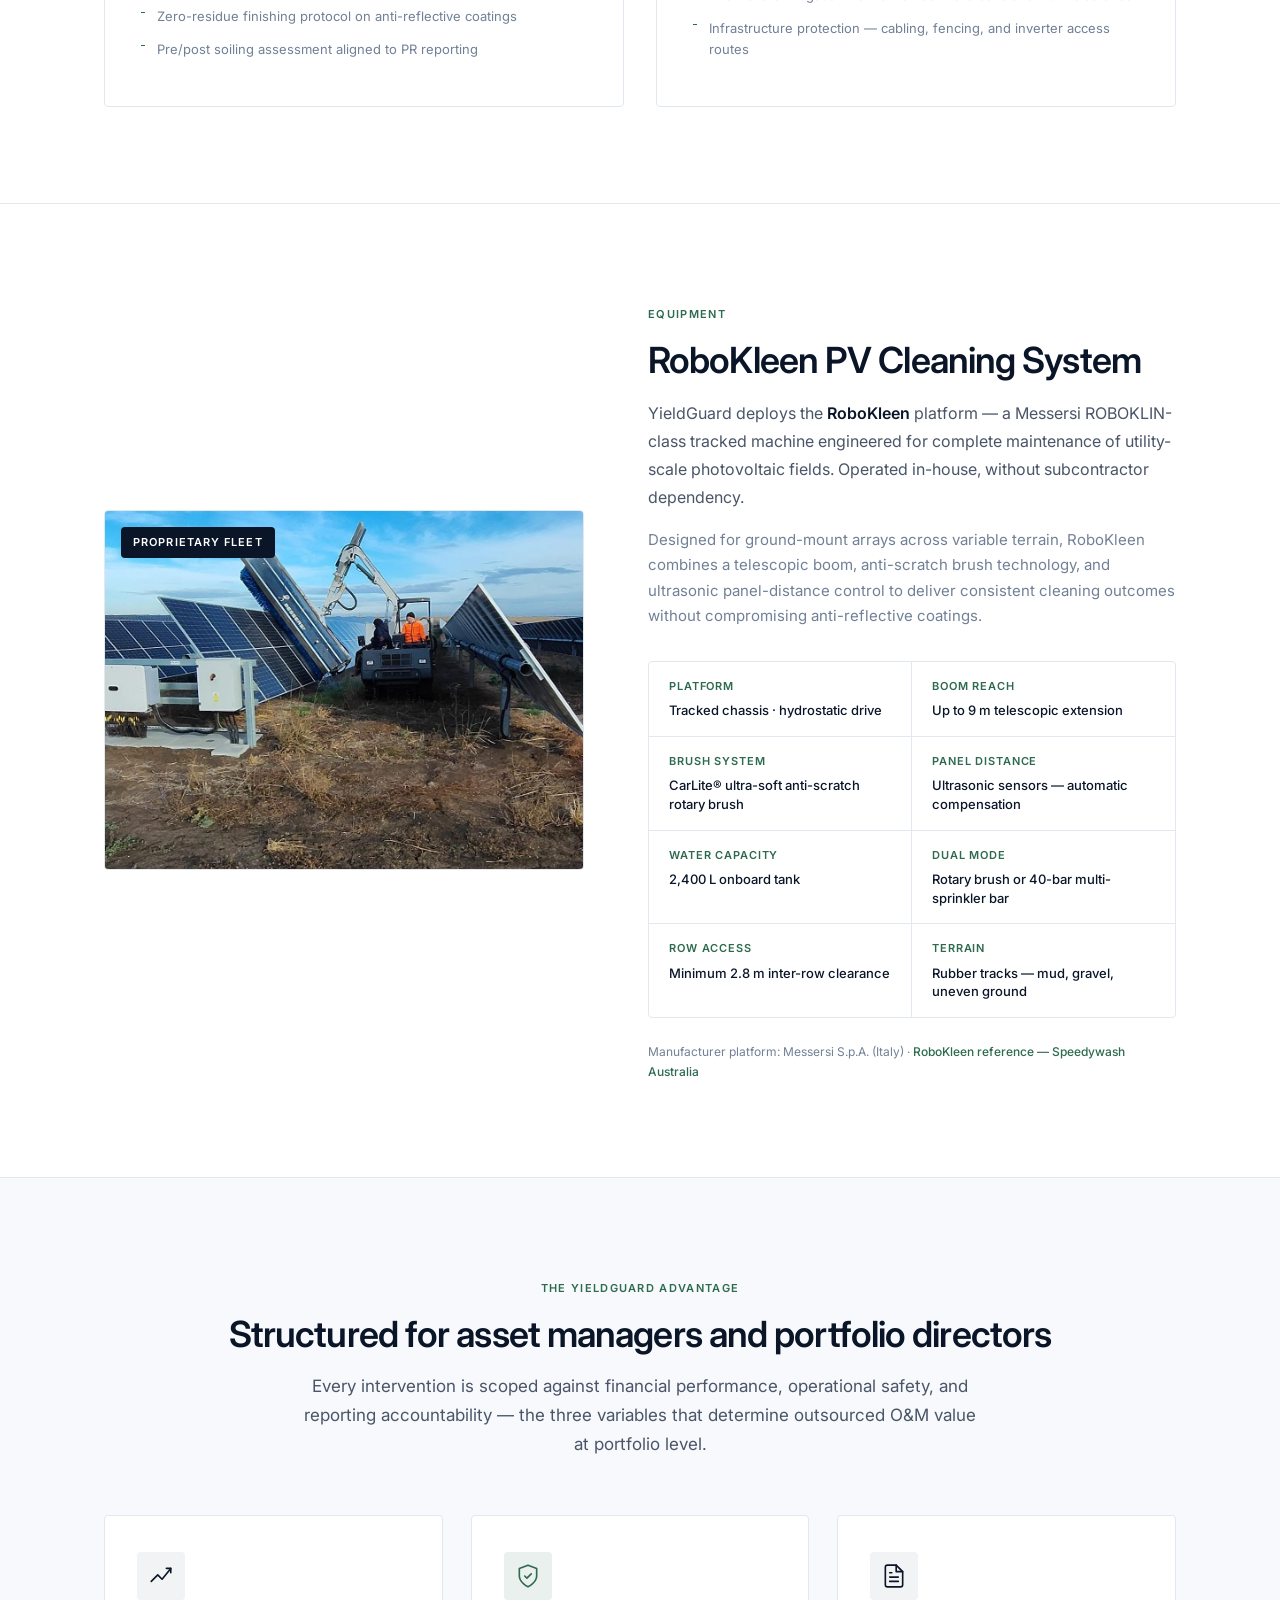
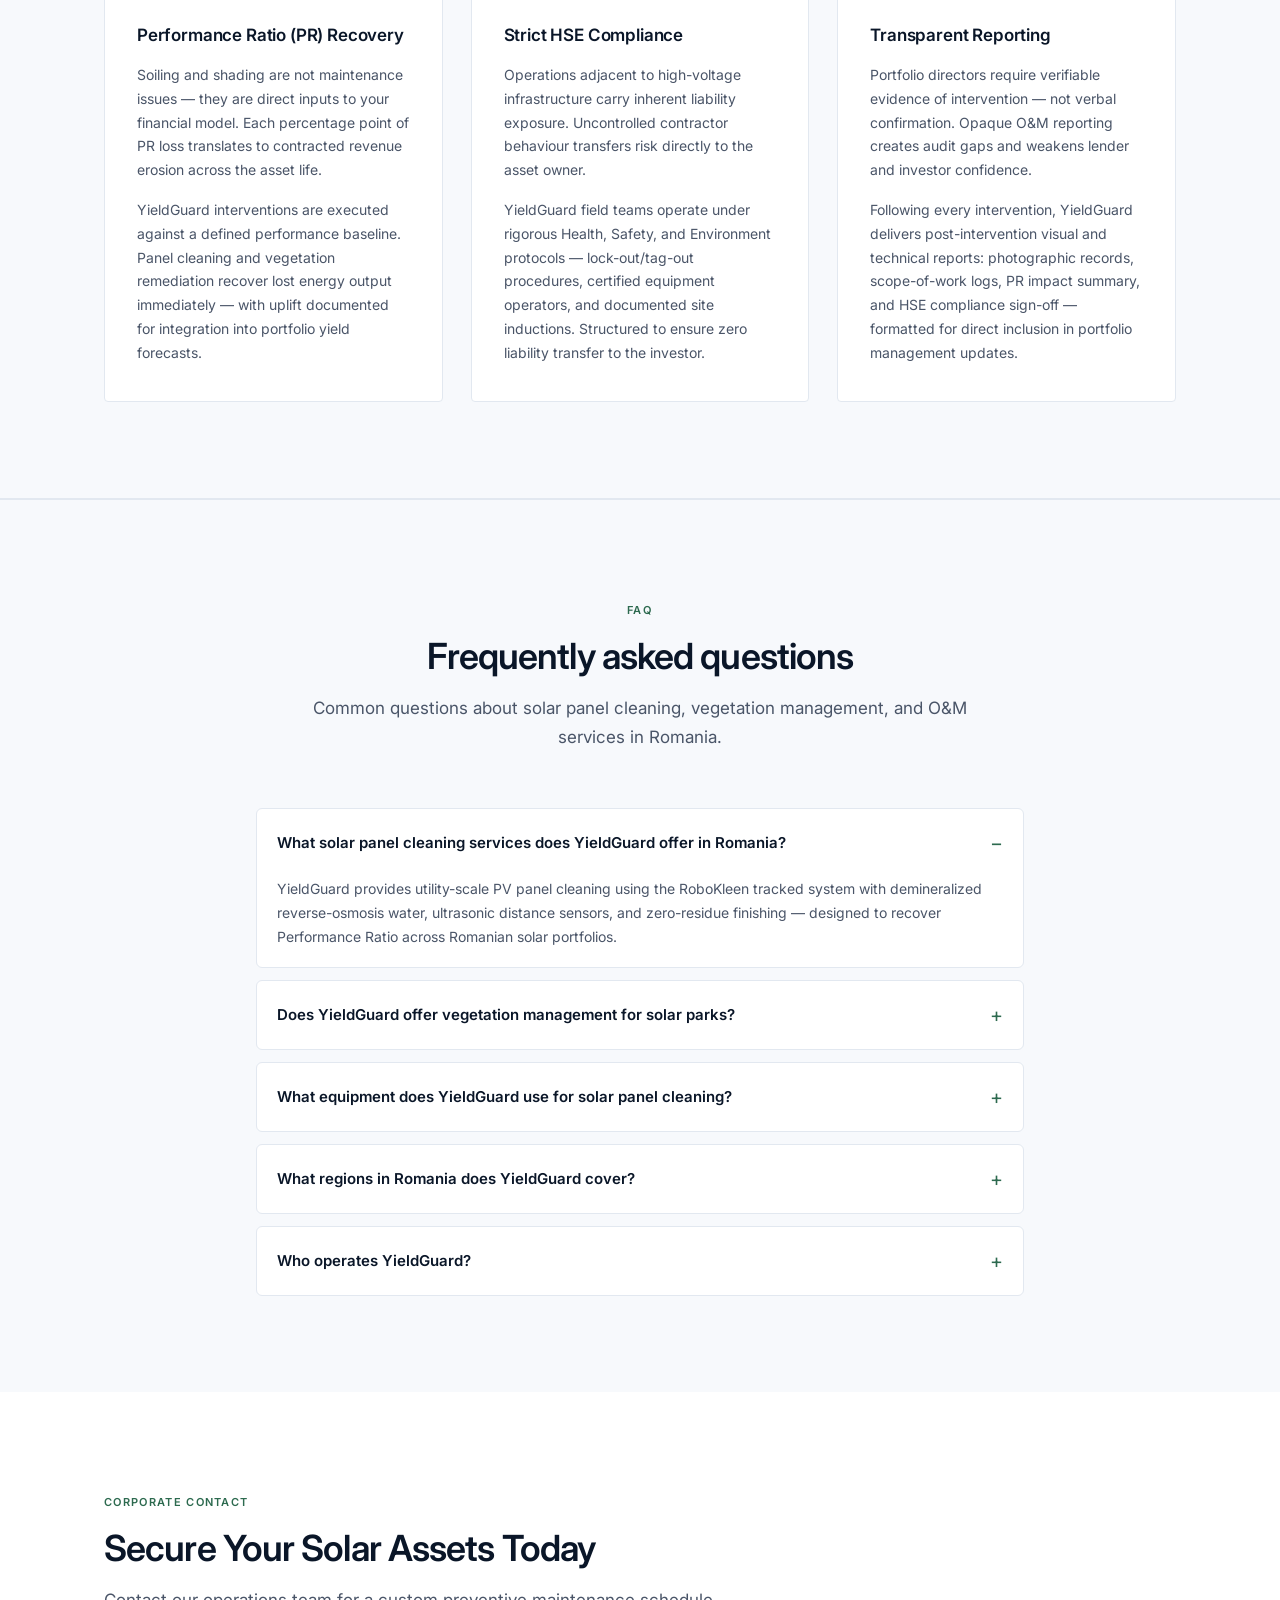
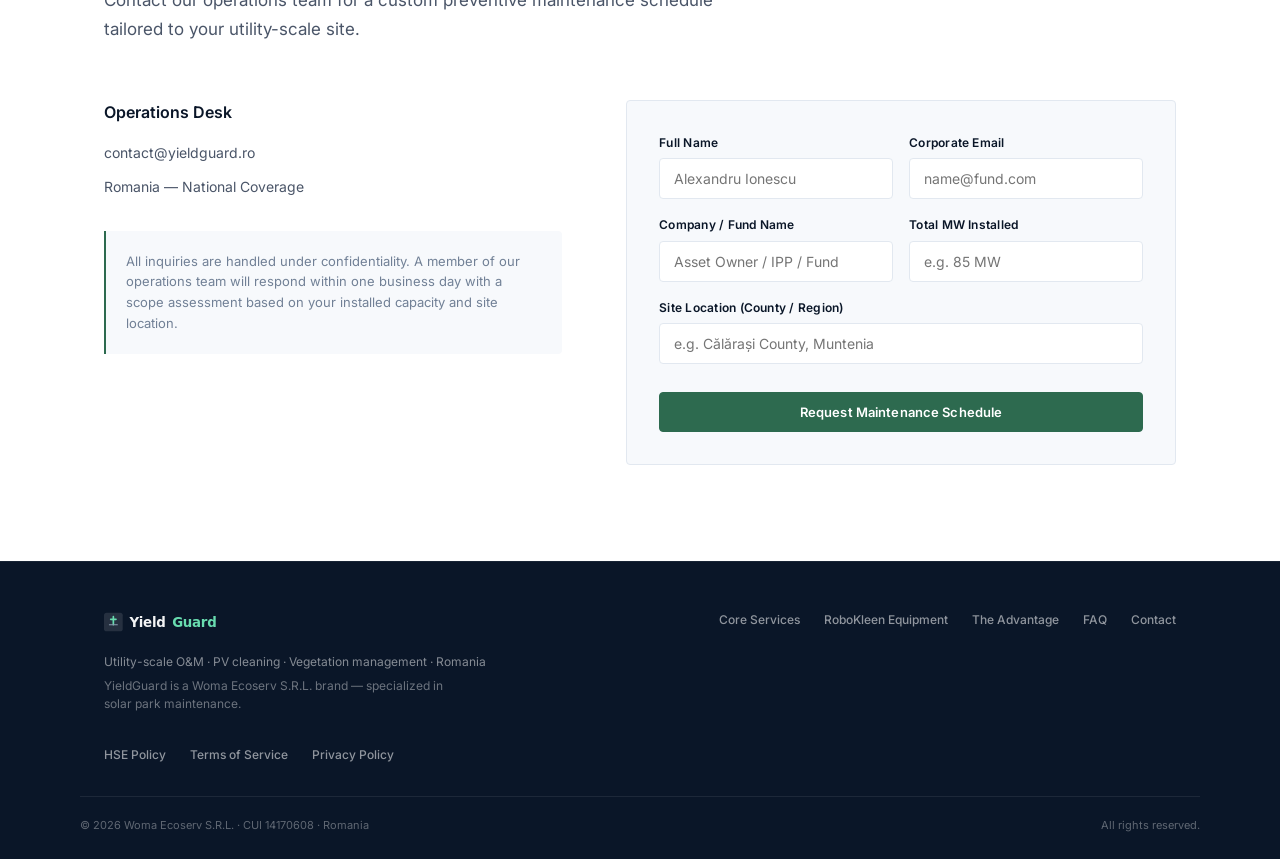
==== commit 00664eac: "SEO: FAQ section, hreflang sitemap, schema and meta updates Add visible FAQ matching structured data" ====
--- a/index.html
+++ b/index.html
@@ -4,8 +4,8 @@
   <meta charset="UTF-8">
   <meta name="viewport" content="width=device-width, initial-scale=1.0">
   <title>YieldGuard | Solar Panel Cleaning &amp; O&amp;M Romania — Utility-Scale PV</title>
-  <meta name="description" content="YieldGuard — premium utility-scale solar O&amp;M in Romania. RoboKleen PV panel cleaning, vegetation management, PR recovery. National coverage for IPPs and institutional investors.">
-  <meta name="keywords" content="solar panel cleaning Romania, spalare panouri fotovoltaice, utility-scale solar O&amp;M, photovoltaic maintenance Romania, solar park cleaning, vegetation management solar, Performance Ratio recovery, RoboKleen, YieldGuard">
+  <meta name="description" content="YieldGuard by Woma Ecoserv S.R.L. — premium utility-scale solar O&amp;M in Romania. RoboKleen PV panel cleaning, vegetation management, PR recovery. National coverage for IPPs and institutional investors.">
+  <meta name="keywords" content="solar panel cleaning Romania, spalare panouri fotovoltaice, utility-scale solar O&amp;M, photovoltaic maintenance Romania, solar park cleaning, vegetation management solar, Performance Ratio recovery, RoboKleen, YieldGuard, Woma Ecoserv">
   <meta name="author" content="Woma Ecoserv S.R.L.">
   <meta name="robots" content="index, follow, max-image-preview:large, max-snippet:-1, max-video-preview:-1">
   <meta name="googlebot" content="index, follow">
@@ -14,6 +14,7 @@
   <meta name="theme-color" content="#0A1628">
   <meta name="google-site-verification" content="1eGIom6_GegQPhn2ajlSgNs8ShX0yP41jqnRndne3G8">
   <link rel="canonical" href="https://www.yieldguard.ro/">
+  <link rel="sitemap" type="application/xml" title="Sitemap" href="https://www.yieldguard.ro/sitemap.xml">
   <link rel="alternate" hreflang="en" href="https://www.yieldguard.ro/">
   <link rel="alternate" hreflang="ro" href="https://www.yieldguard.ro/ro/">
   <link rel="alternate" hreflang="x-default" href="https://www.yieldguard.ro/ro/">
@@ -27,6 +28,7 @@
   <meta property="og:image:height" content="630">
   <meta property="og:image:alt" content="Utility-scale solar park in Romania at sunrise">
   <meta property="og:locale" content="en_US">
+  <meta property="og:locale:alternate" content="ro_RO">
   <meta name="twitter:card" content="summary_large_image">
   <meta name="twitter:title" content="YieldGuard | Solar Panel Cleaning &amp; O&amp;M Romania">
   <meta name="twitter:description" content="Premium utility-scale solar O&amp;M — RoboKleen PV cleaning, vegetation management, PR recovery.">
@@ -34,10 +36,22 @@
   <link rel="icon" href="assets/logo-icon.svg" type="image/svg+xml">
   <link rel="apple-touch-icon" href="assets/logo-icon.svg">
   <link rel="preload" as="image" href="assets/hero-solar-park.jpg" fetchpriority="high">
+  <link rel="preload" as="style" href="styles.css">
   <script type="application/ld+json">
   {
     "@context": "https://schema.org",
     "@graph": [
+      {
+        "@type": "WebPage",
+        "@id": "https://www.yieldguard.ro/#webpage",
+        "url": "https://www.yieldguard.ro/",
+        "name": "YieldGuard | Solar Panel Cleaning & O&M Romania",
+        "description": "Utility-scale solar O&M, PV panel cleaning, and vegetation management in Romania by Woma Ecoserv S.R.L.",
+        "isPartOf": { "@id": "https://www.yieldguard.ro/#website" },
+        "about": { "@id": "https://www.yieldguard.ro/#service" },
+        "inLanguage": "en",
+        "dateModified": "2026-07-05"
+      },
       {
         "@type": "WebSite",
         "@id": "https://www.yieldguard.ro/#website",
@@ -57,6 +71,13 @@
         "logo": "https://www.yieldguard.ro/assets/logo.svg",
         "email": "contact@yieldguard.ro",
         "areaServed": { "@type": "Country", "name": "Romania" },
+        "contactPoint": {
+          "@type": "ContactPoint",
+          "contactType": "sales",
+          "email": "contact@yieldguard.ro",
+          "areaServed": "RO",
+          "availableLanguage": ["Romanian", "English"]
+        },
         "knowsAbout": ["Solar O&M", "Photovoltaic panel cleaning", "Vegetation management", "Performance Ratio optimization", "RoboKleen"],
         "brand": {
           "@type": "Brand",
@@ -132,6 +153,14 @@
               "@type": "Answer",
               "text": "YieldGuard provides national coverage across Romania for utility-scale solar O&M, panel cleaning, and vegetation management contracts."
             }
+          },
+          {
+            "@type": "Question",
+            "name": "Who operates YieldGuard?",
+            "acceptedAnswer": {
+              "@type": "Answer",
+              "text": "YieldGuard is a brand of Woma Ecoserv S.R.L. (CUI 14170608), a Romanian company specialized in utility-scale solar park maintenance — PV panel cleaning and green space management."
+            }
           }
         ]
       }
@@ -156,6 +185,7 @@
           <li><a href="#services">Core Services</a></li>
           <li><a href="#equipment">Equipment</a></li>
           <li><a href="#advantage">The Advantage</a></li>
+          <li><a href="#faq">FAQ</a></li>
           <li><a href="#contact">Contact</a></li>
         </ul>
 
@@ -173,6 +203,7 @@
       <a href="#services" class="mobile-link">Core Services</a>
       <a href="#equipment" class="mobile-link">Equipment</a>
       <a href="#advantage" class="mobile-link">The Advantage</a>
+      <a href="#faq" class="mobile-link">FAQ</a>
       <a href="#contact" class="mobile-link">Contact</a>
       <a href="/ro/" class="mobile-link">Română (RO)</a>
     </div>
@@ -416,6 +447,39 @@
       </div>
     </section>
 
+    <section id="faq" class="faq">
+      <div class="container">
+        <header class="section-header center">
+          <span class="eyebrow">FAQ</span>
+          <h2 class="section-title">Frequently asked questions</h2>
+          <p class="section-lead">Common questions about solar panel cleaning, vegetation management, and O&amp;M services in Romania.</p>
+        </header>
+
+        <div class="faq-list">
+          <details class="faq-item" open>
+            <summary>What solar panel cleaning services does YieldGuard offer in Romania?</summary>
+            <p>YieldGuard provides utility-scale PV panel cleaning using the RoboKleen tracked system with demineralized reverse-osmosis water, ultrasonic distance sensors, and zero-residue finishing — designed to recover Performance Ratio across Romanian solar portfolios.</p>
+          </details>
+          <details class="faq-item">
+            <summary>Does YieldGuard offer vegetation management for solar parks?</summary>
+            <p>Yes. YieldGuard delivers scheduled mechanical clearing, fire-hazard mitigation, inter-row mowing, and HSE-compliant vegetation management to prevent shading losses on utility-scale sites.</p>
+          </details>
+          <details class="faq-item">
+            <summary>What equipment does YieldGuard use for solar panel cleaning?</summary>
+            <p>YieldGuard operates the RoboKleen platform — a Messersi ROBOKLIN-class tracked machine with up to 9 m telescopic reach, CarLite anti-scratch brushes, 2,400 L water capacity, and dual brush or 40-bar sprinkler modes.</p>
+          </details>
+          <details class="faq-item">
+            <summary>What regions in Romania does YieldGuard cover?</summary>
+            <p>YieldGuard provides national coverage across Romania for utility-scale solar O&amp;M, panel cleaning, and vegetation management contracts.</p>
+          </details>
+          <details class="faq-item">
+            <summary>Who operates YieldGuard?</summary>
+            <p>YieldGuard is a brand of Woma Ecoserv S.R.L. (CUI 14170608), specialized in utility-scale solar park maintenance — PV panel cleaning and green space management.</p>
+          </details>
+        </div>
+      </div>
+    </section>
+
     <!-- CORPORATE CONTACT -->
     <section id="contact" class="contact">
       <div class="container">
@@ -493,6 +557,7 @@
         <a href="#services">Core Services</a>
         <a href="#equipment">RoboKleen Equipment</a>
         <a href="#advantage">The Advantage</a>
+        <a href="#faq">FAQ</a>
         <a href="#contact">Contact</a>
       </nav>
       <nav class="footer-legal" aria-label="Legal">
--- a/styles.css
+++ b/styles.css
@@ -639,6 +639,63 @@
   flex: 1;
 }
 
+/* FAQ */
+.faq {
+  padding: 6rem 0;
+  background: var(--surface);
+  border-top: 1px solid var(--border);
+}
+
+.faq-list {
+  max-width: 48rem;
+  margin: 0 auto;
+  display: flex;
+  flex-direction: column;
+  gap: 0.75rem;
+}
+
+.faq-item {
+  background: var(--white);
+  border: 1px solid var(--border);
+  border-radius: 6px;
+  overflow: hidden;
+}
+
+.faq-item summary {
+  padding: 1.125rem 1.25rem;
+  font-size: 0.9375rem;
+  font-weight: 600;
+  color: var(--navy);
+  cursor: pointer;
+  list-style: none;
+  display: flex;
+  align-items: center;
+  justify-content: space-between;
+  gap: 1rem;
+}
+
+.faq-item summary::-webkit-details-marker { display: none; }
+
+.faq-item summary::after {
+  content: '+';
+  font-size: 1.25rem;
+  font-weight: 400;
+  color: var(--forest);
+  flex-shrink: 0;
+}
+
+.faq-item[open] summary::after { content: '−'; }
+
+.faq-item summary:hover { color: var(--forest); }
+
+.faq-item p {
+  margin: 0;
+  padding: 0 1.25rem 1.125rem;
+  font-size: 0.875rem;
+  line-height: 1.7;
+  color: var(--slate);
+}
+
 /* Contact */
 .contact {
   padding: 6rem 0;
--- a/styles.css
+++ b/styles.css
@@ -639,6 +639,63 @@
   flex: 1;
 }
 
+/* FAQ */
+.faq {
+  padding: 6rem 0;
+  background: var(--surface);
+  border-top: 1px solid var(--border);
+}
+
+.faq-list {
+  max-width: 48rem;
+  margin: 0 auto;
+  display: flex;
+  flex-direction: column;
+  gap: 0.75rem;
+}
+
+.faq-item {
+  background: var(--white);
+  border: 1px solid var(--border);
+  border-radius: 6px;
+  overflow: hidden;
+}
+
+.faq-item summary {
+  padding: 1.125rem 1.25rem;
+  font-size: 0.9375rem;
+  font-weight: 600;
+  color: var(--navy);
+  cursor: pointer;
+  list-style: none;
+  display: flex;
+  align-items: center;
+  justify-content: space-between;
+  gap: 1rem;
+}
+
+.faq-item summary::-webkit-details-marker { display: none; }
+
+.faq-item summary::after {
+  content: '+';
+  font-size: 1.25rem;
+  font-weight: 400;
+  color: var(--forest);
+  flex-shrink: 0;
+}
+
+.faq-item[open] summary::after { content: '−'; }
+
+.faq-item summary:hover { color: var(--forest); }
+
+.faq-item p {
+  margin: 0;
+  padding: 0 1.25rem 1.125rem;
+  font-size: 0.875rem;
+  line-height: 1.7;
+  color: var(--slate);
+}
+
 /* Contact */
 .contact {
   padding: 6rem 0;
